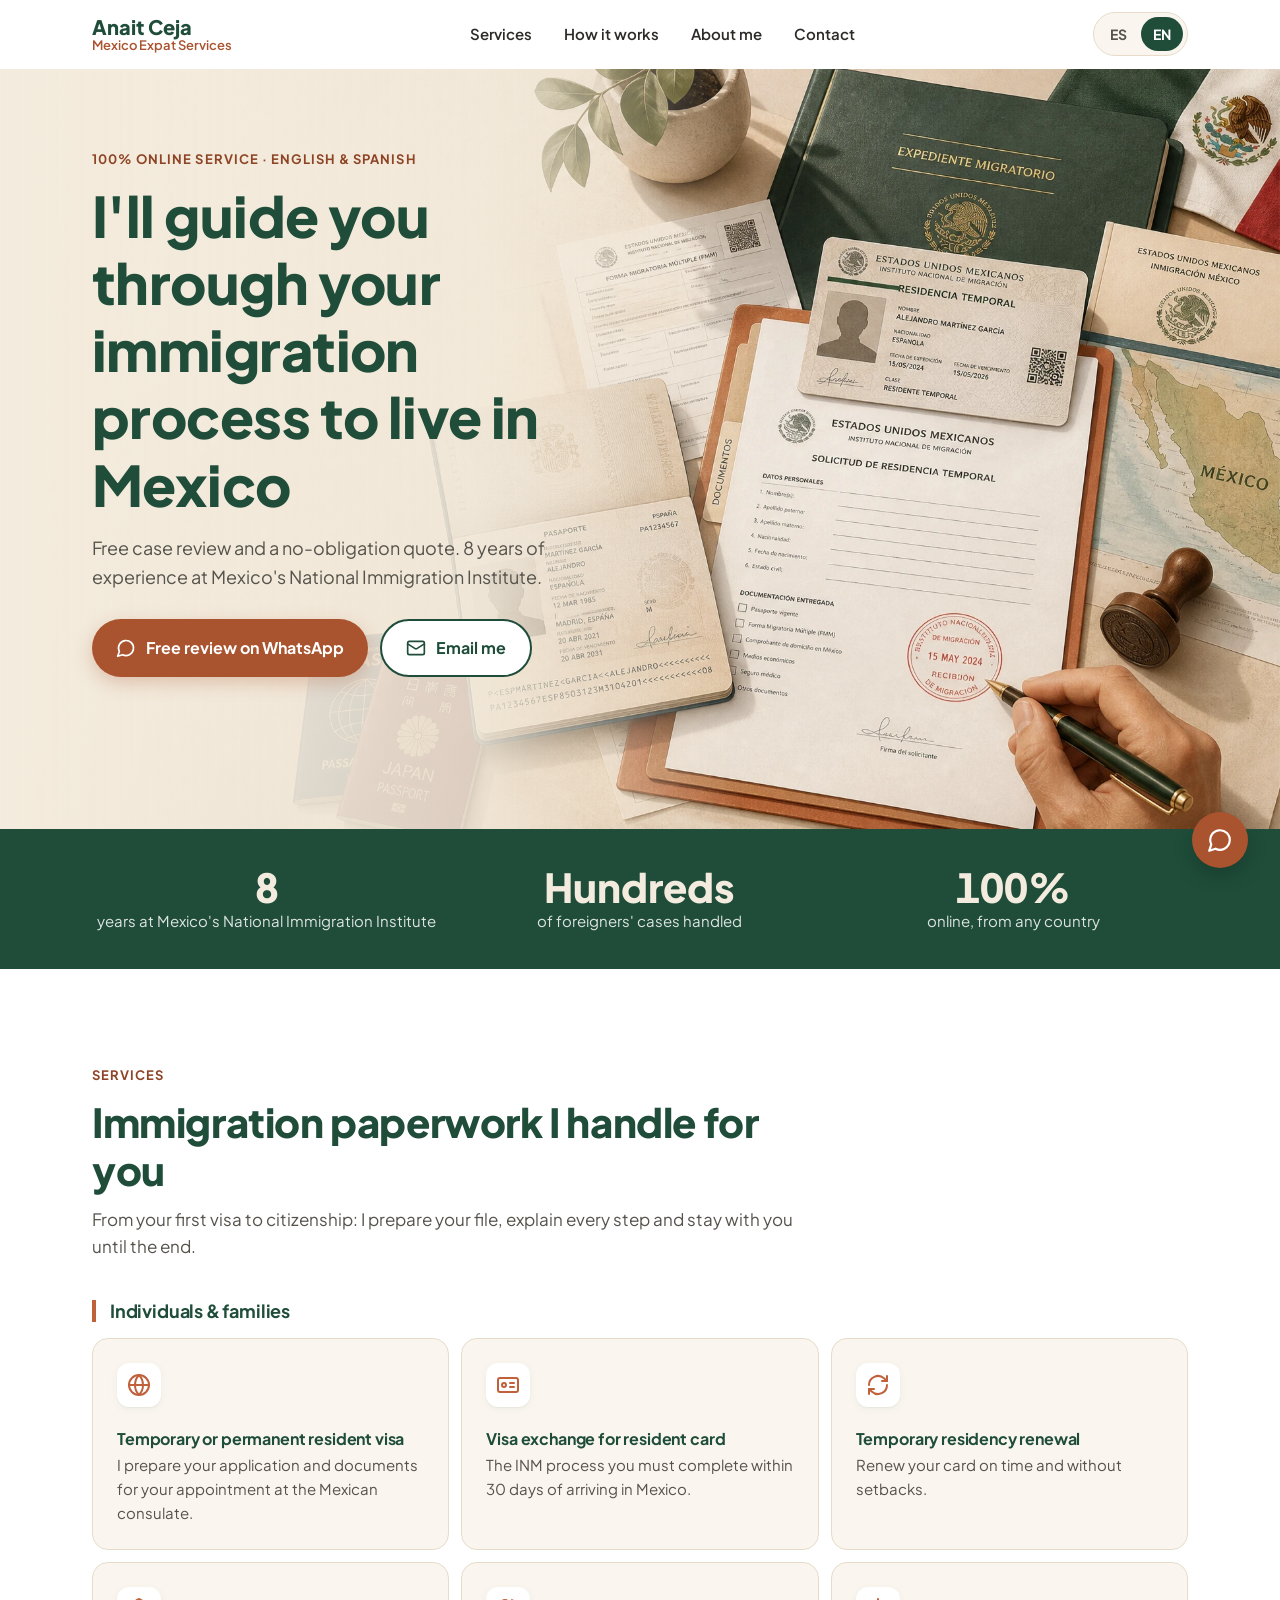
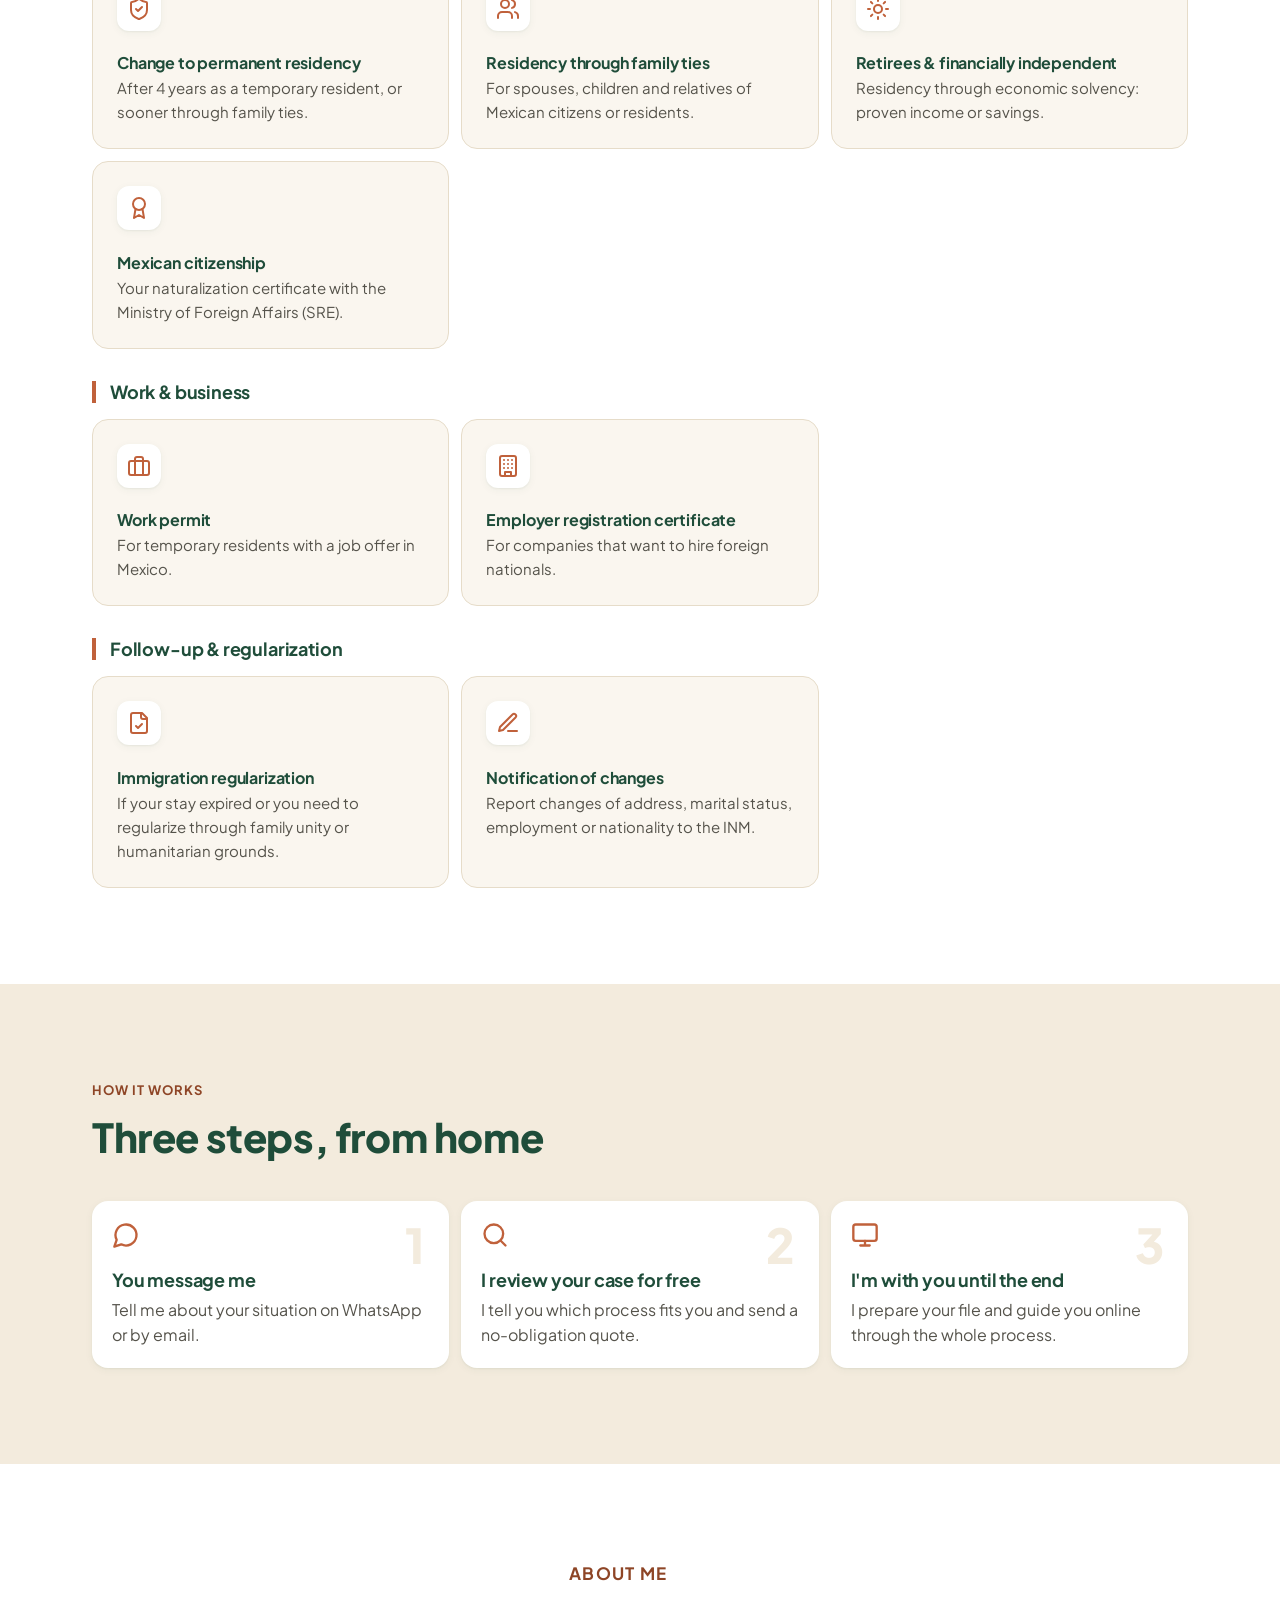
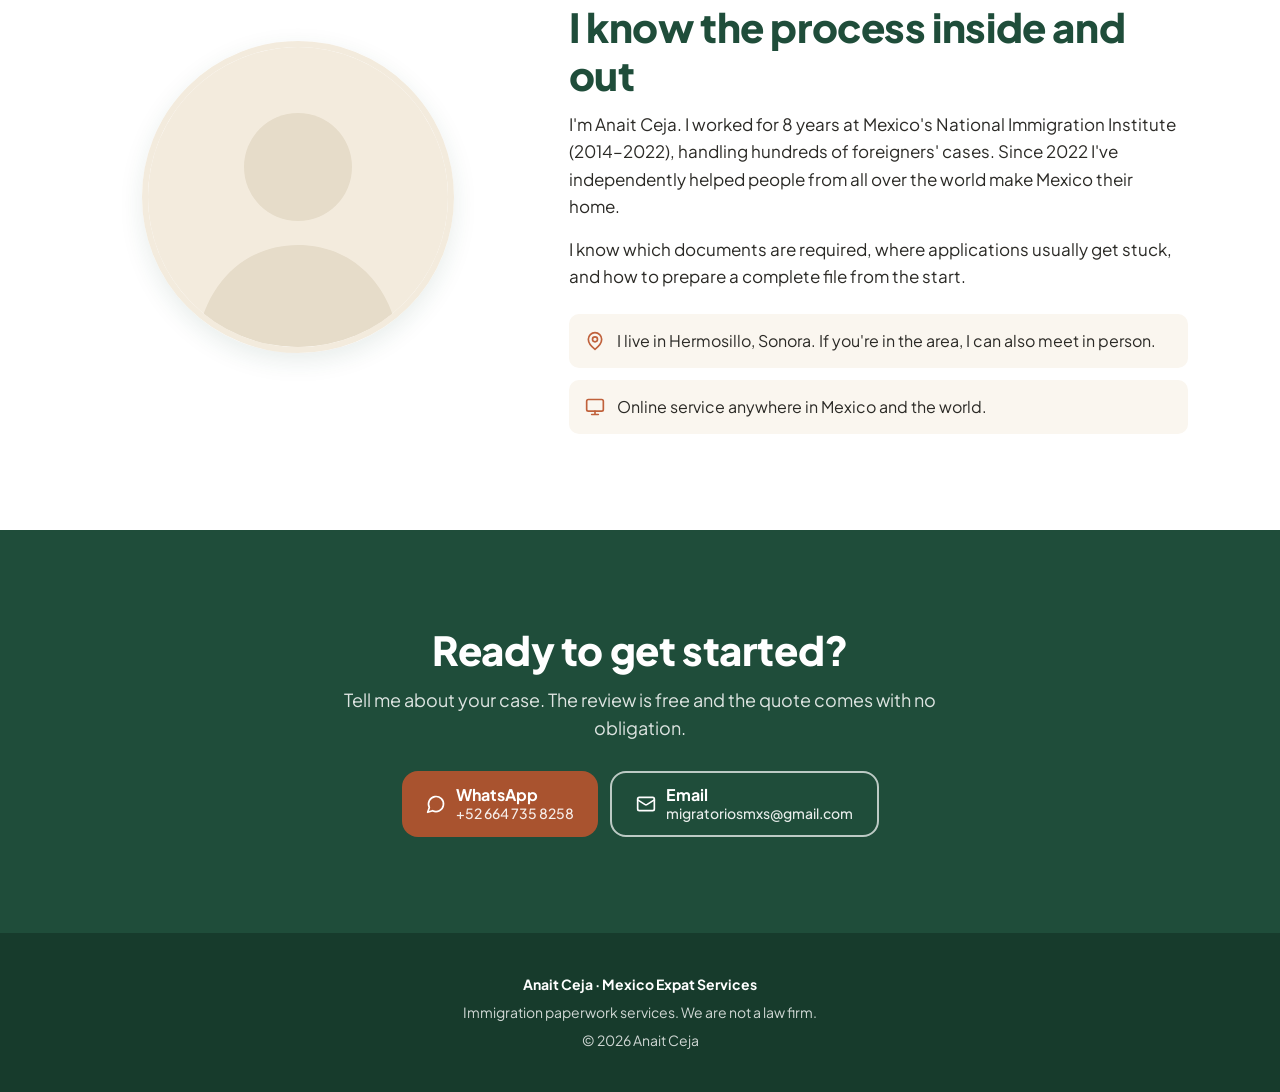
==== index.html @ b7611ea4 "feat: new hero image and mobile hero layout - Replace hero illustration with immigration documents i" ====
<!DOCTYPE html>
<html lang="es" data-lang="es">
<head>
  <meta charset="utf-8">
  <meta name="viewport" content="width=device-width, initial-scale=1">
  <title>Anait Ceja · Gestoría Migratoria | Mexico Expat Services</title>
  <meta name="description" content="Gestoría migratoria en línea para extranjeros que quieren vivir en México: visas de residencia, canje y renovación de tarjeta, residencia permanente, regularización y naturalización. Revisión gratuita de tu caso.">
  <meta name="theme-color" content="#1F4D3A">
  <meta property="og:type" content="website">
  <meta property="og:title" content="Anait Ceja · Gestoría Migratoria | Mexico Expat Services">
  <meta property="og:description" content="Te acompaño en tu trámite migratorio para vivir en México. Revisión gratuita de tu caso.">
  <meta property="og:url" content="https://cvegam02.github.io/migratorio/">
  <meta property="og:image" content="https://cvegam02.github.io/migratorio/img/banner-es.webp">
  <meta property="og:image:width" content="1536">
  <meta property="og:image:height" content="1024">
  <meta name="twitter:card" content="summary_large_image">
  <link rel="icon" href="img/favicon.svg" type="image/svg+xml">
  <link rel="preconnect" href="https://fonts.googleapis.com">
  <link rel="preconnect" href="https://fonts.gstatic.com" crossorigin>
  <link rel="stylesheet" href="https://fonts.googleapis.com/css2?family=Plus+Jakarta+Sans:wght@400;500;600;700;800&amp;display=swap">
  <link rel="stylesheet" href="styles.css">
  <link rel="preload" as="image" href="img/hero.webp" fetchpriority="high">
  <script src="script.js" defer></script>
</head>
<body>
  <svg class="icon-sprite" aria-hidden="true" focusable="false">
    <symbol id="i-globe" viewBox="0 0 24 24"><circle cx="12" cy="12" r="10"/><path d="M12 2a14.5 14.5 0 0 0 0 20 14.5 14.5 0 0 0 0-20"/><path d="M2 12h20"/></symbol>
    <symbol id="i-card" viewBox="0 0 24 24"><rect width="20" height="14" x="2" y="5" rx="2"/><circle cx="8" cy="12" r="2"/><path d="M14 10h4M14 14h4"/></symbol>
    <symbol id="i-refresh" viewBox="0 0 24 24"><path d="M3 12a9 9 0 0 1 15-6.7L21 8"/><path d="M21 3v5h-5"/><path d="M21 12a9 9 0 0 1-15 6.7L3 16"/><path d="M3 21v-5h5"/></symbol>
    <symbol id="i-shield" viewBox="0 0 24 24"><path d="M20 13c0 5-3.5 7.5-7.66 8.95a1 1 0 0 1-.67-.01C7.5 20.5 4 18 4 13V6a1 1 0 0 1 1-1c2 0 4.5-1.2 6.24-2.72a1.17 1.17 0 0 1 1.52 0C14.51 3.81 17 5 19 5a1 1 0 0 1 1 1z"/><path d="m9 12 2 2 4-4"/></symbol>
    <symbol id="i-users" viewBox="0 0 24 24"><path d="M16 21v-2a4 4 0 0 0-4-4H6a4 4 0 0 0-4 4v2"/><circle cx="9" cy="7" r="4"/><path d="M22 21v-2a4 4 0 0 0-3-3.87"/><path d="M16 3.13a4 4 0 0 1 0 7.75"/></symbol>
    <symbol id="i-sun" viewBox="0 0 24 24"><circle cx="12" cy="12" r="4"/><path d="M12 2v2M12 20v2M4.93 4.93l1.41 1.41M17.66 17.66l1.41 1.41M2 12h2M20 12h2M6.34 17.66l-1.41 1.41M19.07 4.93l-1.41 1.41"/></symbol>
    <symbol id="i-award" viewBox="0 0 24 24"><circle cx="12" cy="8" r="6"/><path d="M15.48 12.89 17 22l-5-3-5 3 1.52-9.11"/></symbol>
    <symbol id="i-briefcase" viewBox="0 0 24 24"><rect width="20" height="14" x="2" y="7" rx="2"/><path d="M16 21V5a2 2 0 0 0-2-2h-4a2 2 0 0 0-2 2v16"/></symbol>
    <symbol id="i-building" viewBox="0 0 24 24"><rect width="16" height="20" x="4" y="2" rx="2"/><path d="M9 22v-4h6v4M8 6h.01M12 6h.01M16 6h.01M8 10h.01M12 10h.01M16 10h.01M8 14h.01M12 14h.01M16 14h.01"/></symbol>
    <symbol id="i-file-check" viewBox="0 0 24 24"><path d="M15 2H6a2 2 0 0 0-2 2v16a2 2 0 0 0 2 2h12a2 2 0 0 0 2-2V7Z"/><path d="M14 2v4a2 2 0 0 0 2 2h4"/><path d="m9 15 2 2 4-4"/></symbol>
    <symbol id="i-pen" viewBox="0 0 24 24"><path d="M12 20h9"/><path d="M16.5 3.5a2.12 2.12 0 0 1 3 3L7 19l-4 1 1-4Z"/></symbol>
    <symbol id="i-chat" viewBox="0 0 24 24"><path d="M7.9 20A9 9 0 1 0 4 16.1L2 22Z"/></symbol>
    <symbol id="i-mail" viewBox="0 0 24 24"><rect width="20" height="16" x="2" y="4" rx="2"/><path d="m22 7-8.97 5.7a1.94 1.94 0 0 1-2.06 0L2 7"/></symbol>
    <symbol id="i-pin" viewBox="0 0 24 24"><path d="M20 10c0 6-8 12-8 12s-8-6-8-12a8 8 0 0 1 16 0Z"/><circle cx="12" cy="10" r="3"/></symbol>
    <symbol id="i-laptop" viewBox="0 0 24 24"><rect width="20" height="14" x="2" y="3" rx="2"/><path d="M8 21h8M12 17v4"/></symbol>
    <symbol id="i-menu" viewBox="0 0 24 24"><path d="M4 6h16M4 12h16M4 18h16"/></symbol>
    <symbol id="i-search" viewBox="0 0 24 24"><circle cx="11" cy="11" r="8"/><path d="m21 21-4.3-4.3"/></symbol>
  </svg>

  <a class="skip-link" href="#main"><span lang="es">Saltar al contenido</span><span lang="en">Skip to content</span></a>

  <header class="site-header">
    <div class="container header-inner">
      <a class="brand" href="#inicio">
        <span class="brand-name">Anait Ceja</span>
        <span class="brand-tag"><span lang="es">Gestoría Migratoria</span><span lang="en">Mexico Expat Services</span></span>
      </a>
      <nav class="main-nav" aria-label="Principal">
        <a href="#servicios"><span lang="es">Servicios</span><span lang="en">Services</span></a>
        <a href="#como-funciona"><span lang="es">Cómo funciona</span><span lang="en">How it works</span></a>
        <a href="#sobre-mi"><span lang="es">Sobre mí</span><span lang="en">About me</span></a>
        <a href="#contacto"><span lang="es">Contacto</span><span lang="en">Contact</span></a>
      </nav>
      <div class="header-actions">
        <button id="lang-toggle" class="lang-toggle" type="button" aria-label="Switch to English">
          <span data-lang-option="es" class="is-active">ES</span>
          <span data-lang-option="en">EN</span>
        </button>
        <button id="menu-toggle" class="menu-toggle" type="button" aria-expanded="false" aria-controls="mobile-menu">
          <svg class="icon" aria-hidden="true"><use href="#i-menu"/></svg>
          <span class="visually-hidden"><span lang="es">Menú</span><span lang="en">Menu</span></span>
        </button>
      </div>
    </div>
    <nav id="mobile-menu" class="mobile-menu" aria-label="Menú" hidden>
      <a href="#servicios"><span lang="es">Servicios</span><span lang="en">Services</span></a>
      <a href="#como-funciona"><span lang="es">Cómo funciona</span><span lang="en">How it works</span></a>
      <a href="#sobre-mi"><span lang="es">Sobre mí</span><span lang="en">About me</span></a>
      <a href="#contacto"><span lang="es">Contacto</span><span lang="en">Contact</span></a>
    </nav>
  </header>

  <main id="main">
    <section id="inicio" class="hero">
      <img class="hero-image" src="img/hero.webp" width="2048" height="1152" alt="" fetchpriority="high">
      <div class="container hero-inner">
        <div class="hero-content">
          <p class="eyebrow" data-reveal><span lang="es">Atención 100 % en línea · Español e inglés</span><span lang="en">100% online service · English &amp; Spanish</span></p>
          <h1 data-reveal style="--i:1">
            <span lang="es">Te acompaño en tu trámite migratorio para vivir en México</span>
            <span lang="en">I'll guide you through your immigration process to live in Mexico</span>
          </h1>
          <p class="lead" data-reveal style="--i:2">
            <span lang="es">Revisión gratuita de tu caso y cotización sin compromiso. 8 años de experiencia en el Instituto Nacional de Migración.</span>
            <span lang="en">Free case review and a no-obligation quote. 8 years of experience at Mexico's National Immigration Institute.</span>
          </p>
          <div id="hero-cta" class="cta-row" data-reveal style="--i:3">
            <a class="btn btn-primary" data-contact="whatsapp" href="https://wa.me/526647358258" target="_blank" rel="noopener">
              <svg class="icon" aria-hidden="true"><use href="#i-chat"/></svg>
              <span lang="es">Revisión gratuita por WhatsApp</span><span lang="en">Free review on WhatsApp</span>
            </a>
            <a class="btn btn-secondary" data-contact="email" href="mailto:migratoriosmxs@gmail.com">
              <svg class="icon" aria-hidden="true"><use href="#i-mail"/></svg>
              <span lang="es">Escríbeme por correo</span><span lang="en">Email me</span>
            </a>
          </div>
        </div>
      </div>
    </section>

    <section class="stats" aria-label="Experiencia">
      <div class="container stats-grid">
        <div class="stat" data-reveal>
          <p class="stat-number"><span data-count="8">8</span></p>
          <p class="stat-label"><span lang="es">años en el Instituto Nacional de Migración</span><span lang="en">years at Mexico's National Immigration Institute</span></p>
        </div>
        <div class="stat" data-reveal style="--i:1">
          <p class="stat-number"><span lang="es">Cientos</span><span lang="en">Hundreds</span></p>
          <p class="stat-label"><span lang="es">de casos de extranjeros atendidos</span><span lang="en">of foreigners' cases handled</span></p>
        </div>
        <div class="stat" data-reveal style="--i:2">
          <p class="stat-number"><span data-count="100">100</span>%</p>
          <p class="stat-label"><span lang="es">en línea, desde cualquier país</span><span lang="en">online, from any country</span></p>
        </div>
      </div>
    </section>

    <section id="servicios" class="section">
      <div class="container">
        <header class="section-header" data-reveal>
          <p class="eyebrow"><span lang="es">Servicios</span><span lang="en">Services</span></p>
          <h2><span lang="es">Trámites que gestiono por ti</span><span lang="en">Immigration paperwork I handle for you</span></h2>
          <p class="section-intro"><span lang="es">Desde tu primera visa hasta la naturalización: preparo tu expediente, te explico cada paso y te acompaño hasta el final.</span><span lang="en">From your first visa to citizenship: I prepare your file, explain every step and stay with you until the end.</span></p>
        </header>

        <div class="service-group">
          <h3 class="group-title" data-reveal><span lang="es">Personas y familias</span><span lang="en">Individuals &amp; families</span></h3>
          <ul class="cards">
            <li class="card" data-reveal>
              <svg class="card-icon" aria-hidden="true"><use href="#i-globe"/></svg>
              <h4><span lang="es">Visa de residente temporal o permanente</span><span lang="en">Temporary or permanent resident visa</span></h4>
              <p><span lang="es">Preparo tu solicitud y documentos para la cita en el consulado mexicano de tu país.</span><span lang="en">I prepare your application and documents for your appointment at the Mexican consulate.</span></p>
            </li>
            <li class="card" data-reveal style="--i:1">
              <svg class="card-icon" aria-hidden="true"><use href="#i-card"/></svg>
              <h4><span lang="es">Canje de visa por tarjeta de residente</span><span lang="en">Visa exchange for resident card</span></h4>
              <p><span lang="es">El trámite ante el INM dentro de los 30 días posteriores a tu llegada a México.</span><span lang="en">The INM process you must complete within 30 days of arriving in Mexico.</span></p>
            </li>
            <li class="card" data-reveal style="--i:2">
              <svg class="card-icon" aria-hidden="true"><use href="#i-refresh"/></svg>
              <h4><span lang="es">Renovación de residencia temporal</span><span lang="en">Temporary residency renewal</span></h4>
              <p><span lang="es">Renueva tu tarjeta a tiempo y sin contratiempos.</span><span lang="en">Renew your card on time and without setbacks.</span></p>
            </li>
            <li class="card" data-reveal style="--i:3">
              <svg class="card-icon" aria-hidden="true"><use href="#i-shield"/></svg>
              <h4><span lang="es">Cambio a residencia permanente</span><span lang="en">Change to permanent residency</span></h4>
              <p><span lang="es">Al cumplir 4 años como residente temporal, o antes si tienes vínculo familiar.</span><span lang="en">After 4 years as a temporary resident, or sooner through family ties.</span></p>
            </li>
            <li class="card" data-reveal>
              <svg class="card-icon" aria-hidden="true"><use href="#i-users"/></svg>
              <h4><span lang="es">Residencia por vínculo familiar</span><span lang="en">Residency through family ties</span></h4>
              <p><span lang="es">Para cónyuges, hijos y familiares de mexicanos o de residentes en México.</span><span lang="en">For spouses, children and relatives of Mexican citizens or residents.</span></p>
            </li>
            <li class="card" data-reveal style="--i:1">
              <svg class="card-icon" aria-hidden="true"><use href="#i-sun"/></svg>
              <h4><span lang="es">Jubilados y rentistas</span><span lang="en">Retirees &amp; financially independent</span></h4>
              <p><span lang="es">Residencia por solvencia económica: ingresos o ahorros comprobables.</span><span lang="en">Residency through economic solvency: proven income or savings.</span></p>
            </li>
            <li class="card" data-reveal style="--i:2">
              <svg class="card-icon" aria-hidden="true"><use href="#i-award"/></svg>
              <h4><span lang="es">Naturalización mexicana</span><span lang="en">Mexican citizenship</span></h4>
              <p><span lang="es">Tu carta de naturalización ante la Secretaría de Relaciones Exteriores.</span><span lang="en">Your naturalization certificate with the Ministry of Foreign Affairs (SRE).</span></p>
            </li>
          </ul>
        </div>

        <div class="service-group">
          <h3 class="group-title" data-reveal><span lang="es">Trabajo y empresas</span><span lang="en">Work &amp; business</span></h3>
          <ul class="cards">
            <li class="card" data-reveal>
              <svg class="card-icon" aria-hidden="true"><use href="#i-briefcase"/></svg>
              <h4><span lang="es">Permiso para trabajar</span><span lang="en">Work permit</span></h4>
              <p><span lang="es">Para residentes temporales con oferta de empleo en México.</span><span lang="en">For temporary residents with a job offer in Mexico.</span></p>
            </li>
            <li class="card" data-reveal style="--i:1">
              <svg class="card-icon" aria-hidden="true"><use href="#i-building"/></svg>
              <h4><span lang="es">Constancia de inscripción del empleador</span><span lang="en">Employer registration certificate</span></h4>
              <p><span lang="es">Para empresas que quieren contratar personas extranjeras.</span><span lang="en">For companies that want to hire foreign nationals.</span></p>
            </li>
          </ul>
        </div>

        <div class="service-group">
          <h3 class="group-title" data-reveal><span lang="es">Seguimiento y regularización</span><span lang="en">Follow-up &amp; regularization</span></h3>
          <ul class="cards">
            <li class="card" data-reveal>
              <svg class="card-icon" aria-hidden="true"><use href="#i-file-check"/></svg>
              <h4><span lang="es">Regularización migratoria</span><span lang="en">Immigration regularization</span></h4>
              <p><span lang="es">Si tu estancia venció o necesitas regularizarte por unidad familiar o razones humanitarias.</span><span lang="en">If your stay expired or you need to regularize through family unity or humanitarian grounds.</span></p>
            </li>
            <li class="card" data-reveal style="--i:1">
              <svg class="card-icon" aria-hidden="true"><use href="#i-pen"/></svg>
              <h4><span lang="es">Notificación de cambios</span><span lang="en">Notification of changes</span></h4>
              <p><span lang="es">Avisa al INM tus cambios de domicilio, estado civil, empleo o nacionalidad.</span><span lang="en">Report changes of address, marital status, employment or nationality to the INM.</span></p>
            </li>
          </ul>
        </div>
      </div>
    </section>

    <section id="como-funciona" class="section section-sand">
      <div class="container">
        <header class="section-header" data-reveal>
          <p class="eyebrow"><span lang="es">Cómo funciona</span><span lang="en">How it works</span></p>
          <h2><span lang="es">Tres pasos, sin salir de casa</span><span lang="en">Three steps, from home</span></h2>
        </header>
        <ol class="steps">
          <li class="step" data-reveal>
            <span class="step-number" aria-hidden="true">1</span>
            <svg class="step-icon" aria-hidden="true"><use href="#i-chat"/></svg>
            <h3><span lang="es">Me escribes</span><span lang="en">You message me</span></h3>
            <p><span lang="es">Me cuentas tu situación por WhatsApp o correo.</span><span lang="en">Tell me about your situation on WhatsApp or by email.</span></p>
          </li>
          <li class="step" data-reveal style="--i:1">
            <span class="step-number" aria-hidden="true">2</span>
            <svg class="step-icon" aria-hidden="true"><use href="#i-search"/></svg>
            <h3><span lang="es">Reviso tu caso gratis</span><span lang="en">I review your case for free</span></h3>
            <p><span lang="es">Te digo qué trámite te corresponde y te envío una cotización sin compromiso.</span><span lang="en">I tell you which process fits you and send a no-obligation quote.</span></p>
          </li>
          <li class="step" data-reveal style="--i:2">
            <span class="step-number" aria-hidden="true">3</span>
            <svg class="step-icon" aria-hidden="true"><use href="#i-laptop"/></svg>
            <h3><span lang="es">Te acompaño hasta el final</span><span lang="en">I'm with you until the end</span></h3>
            <p><span lang="es">Preparo tu expediente y te guío en línea durante todo el trámite.</span><span lang="en">I prepare your file and guide you online through the whole process.</span></p>
          </li>
        </ol>
      </div>
    </section>

    <section id="sobre-mi" class="section">
      <div class="container about">
        <div class="about-photo" data-reveal>
          <img src="img/anait.svg" width="400" height="400" alt="Anait Ceja" loading="lazy">
        </div>
        <div class="about-text">
          <p class="eyebrow" data-reveal><span lang="es">Sobre mí</span><span lang="en">About me</span></p>
          <h2 data-reveal style="--i:1"><span lang="es">Conozco el proceso a fondo</span><span lang="en">I know the process inside and out</span></h2>
          <p data-reveal style="--i:2">
            <span lang="es">Soy Anait Ceja. Trabajé 8 años en el Instituto Nacional de Migración (2014–2022), donde atendí cientos de casos de personas extranjeras. Desde 2022 acompaño de forma independiente a personas de todo el mundo que quieren hacer de México su hogar.</span>
            <span lang="en">I'm Anait Ceja. I worked for 8 years at Mexico's National Immigration Institute (2014–2022), handling hundreds of foreigners' cases. Since 2022 I've independently helped people from all over the world make Mexico their home.</span>
          </p>
          <p data-reveal style="--i:3">
            <span lang="es">Sé qué documentos se piden, dónde suelen atorarse los trámites y cómo preparar un expediente completo desde el principio.</span>
            <span lang="en">I know which documents are required, where applications usually get stuck, and how to prepare a complete file from the start.</span>
          </p>
          <ul class="about-facts" data-reveal style="--i:4">
            <li>
              <svg class="icon" aria-hidden="true"><use href="#i-pin"/></svg>
              <span lang="es">Vivo en Hermosillo, Sonora. Si estás en la zona, también te atiendo en persona.</span>
              <span lang="en">I live in Hermosillo, Sonora. If you're in the area, I can also meet in person.</span>
            </li>
            <li>
              <svg class="icon" aria-hidden="true"><use href="#i-laptop"/></svg>
              <span lang="es">Atención en línea para cualquier parte de México y del mundo.</span>
              <span lang="en">Online service anywhere in Mexico and the world.</span>
            </li>
          </ul>
        </div>
      </div>
    </section>

    <section id="contacto" class="section contact">
      <div class="container contact-inner" data-reveal>
        <h2><span lang="es">¿Listo para empezar?</span><span lang="en">Ready to get started?</span></h2>
        <p class="lead"><span lang="es">Cuéntame tu caso. La revisión es gratuita y la cotización, sin compromiso.</span><span lang="en">Tell me about your case. The review is free and the quote comes with no obligation.</span></p>
        <div class="cta-row cta-center">
          <a class="btn btn-primary btn-on-dark btn-contact" data-contact="whatsapp" href="https://wa.me/526647358258" target="_blank" rel="noopener">
            <svg class="icon" aria-hidden="true"><use href="#i-chat"/></svg>
            <span class="btn-text">
              <span class="btn-label">WhatsApp</span>
              <span class="btn-detail">+52 664 735 8258</span>
            </span>
          </a>
          <a class="btn btn-ghost btn-contact" data-contact="email" href="mailto:migratoriosmxs@gmail.com">
            <svg class="icon" aria-hidden="true"><use href="#i-mail"/></svg>
            <span class="btn-text">
              <span class="btn-label"><span lang="es">Correo</span><span lang="en">Email</span></span>
              <span class="btn-detail">migratoriosmxs@gmail.com</span>
            </span>
          </a>
        </div>
      </div>
    </section>
  </main>

  <footer class="site-footer">
    <div class="container footer-inner">
      <p class="footer-brand">Anait Ceja · <span lang="es">Gestoría Migratoria</span><span lang="en">Mexico Expat Services</span></p>
      <p class="disclaimer"><span lang="es">Gestoría migratoria. No somos un despacho de abogados.</span><span lang="en">Immigration paperwork services. We are not a law firm.</span></p>
      <p class="copyright">© <span id="year">2026</span> Anait Ceja</p>
    </div>
  </footer>

  <a class="cta-bar" data-contact="whatsapp" href="https://wa.me/526647358258" target="_blank" rel="noopener">
    <svg class="icon" aria-hidden="true"><use href="#i-chat"/></svg>
    <span lang="es">Revisión gratuita por WhatsApp</span><span lang="en">Free review on WhatsApp</span>
  </a>

  <a class="whatsapp-float" data-contact="whatsapp" href="https://wa.me/526647358258" target="_blank" rel="noopener">
    <svg class="icon" aria-hidden="true"><use href="#i-chat"/></svg>
    <span class="visually-hidden"><span lang="es">Escríbeme por WhatsApp</span><span lang="en">Message me on WhatsApp</span></span>
  </a>
</body>
</html>
---- styles.css ----
/* ---------- Tokens ---------- */
:root {
  --color-sand: #F3EBDD;
  --color-sand-light: #FAF6EF;
  --color-white: #FFFFFF;
  --color-terracotta: #C0613B;      /* íconos y detalles decorativos */
  --color-terracotta-dark: #A9532F; /* botones y texto (contraste AA) */
  --color-terracotta-deep: #8E4526; /* hover */
  --color-green: #1F4D3A;
  --color-green-deep: #173B2C;
  --color-text: #2B2A26;
  --color-text-muted: #55534B;
  --color-border: #E6DCC9;

  --font: "Plus Jakarta Sans", system-ui, -apple-system, "Segoe UI", sans-serif;

  --radius: 16px;
  --radius-sm: 10px;
  --shadow-sm: 0 1px 2px rgba(31, 77, 58, 0.06), 0 2px 8px rgba(31, 77, 58, 0.05);
  --shadow-md: 0 8px 24px rgba(31, 77, 58, 0.10);

  --ease-out: cubic-bezier(0.22, 1, 0.36, 1);
  --dur-fast: 200ms;
  --dur-reveal: 700ms;

  --header-h: 68px;
  --gutter: 16px;
}

/* ---------- Idiomas ---------- */
html[data-lang="es"] [lang="en"],
html[data-lang="en"] [lang="es"] {
  display: none;
}

/* ---------- Base ---------- */
*,
*::before,
*::after {
  box-sizing: border-box;
}

html {
  scroll-behavior: smooth;
  scroll-padding-top: var(--header-h);
  -webkit-text-size-adjust: 100%;
}

body {
  margin: 0;
  font-family: var(--font);
  font-size: 1rem;
  line-height: 1.6;
  color: var(--color-text);
  background: var(--color-white);
  -webkit-font-smoothing: antialiased;
}

img {
  display: block;
  max-width: 100%;
  height: auto;
}

h1, h2, h3, h4 {
  margin: 0;
  color: var(--color-green);
  line-height: 1.2;
  letter-spacing: -0.01em;
}

p {
  margin: 0;
}

a {
  color: var(--color-terracotta-dark);
}

a,
button {
  -webkit-tap-highlight-color: transparent;
}

:focus-visible {
  outline: 3px solid var(--color-terracotta);
  outline-offset: 3px;
  border-radius: 4px;
}

.container {
  width: 100%;
  max-width: 1160px;
  margin-inline: auto;
  padding-inline: var(--gutter);
}

.icon-sprite {
  display: none;
}

.icon,
.card-icon,
.step-icon {
  fill: none;
  stroke: currentColor;
  stroke-width: 2;
  stroke-linecap: round;
  stroke-linejoin: round;
  flex-shrink: 0;
}

.icon {
  width: 20px;
  height: 20px;
}

.visually-hidden {
  position: absolute;
  width: 1px;
  height: 1px;
  overflow: hidden;
  clip: rect(0 0 0 0);
  white-space: nowrap;
}

.skip-link {
  position: absolute;
  top: -100px;
  left: var(--gutter);
  z-index: 100;
  padding: 10px 16px;
  background: var(--color-green);
  color: var(--color-white);
  border-radius: var(--radius-sm);
}

.skip-link:focus {
  top: 8px;
}

.eyebrow {
  font-size: 0.8125rem;
  font-weight: 700;
  letter-spacing: 0.08em;
  text-transform: uppercase;
  color: var(--color-terracotta-deep);
  margin-bottom: 12px;
}

.lead {
  font-size: 1.125rem;
  color: var(--color-text-muted);
}

/* ---------- Botones ---------- */
.btn {
  display: inline-flex;
  align-items: center;
  justify-content: center;
  gap: 10px;
  min-height: 52px;
  padding: 14px 24px;
  border-radius: 999px;
  font-weight: 700;
  font-size: 1rem;
  text-decoration: none;
  cursor: pointer;
  touch-action: manipulation;
  transition: background-color var(--dur-fast) ease, color var(--dur-fast) ease,
    box-shadow var(--dur-fast) ease, transform var(--dur-fast) var(--ease-out);
}

.btn:active {
  transform: scale(0.97);
}

.btn-primary {
  background: var(--color-terracotta-dark);
  color: var(--color-white);
  box-shadow: 0 6px 18px rgba(169, 83, 47, 0.28);
}

.btn-primary:hover {
  background: var(--color-terracotta-deep);
  transform: translateY(-2px);
}

.btn-secondary {
  background: var(--color-white);
  color: var(--color-green);
  border: 2px solid var(--color-green);
}

.btn-secondary:hover {
  background: var(--color-green);
  color: var(--color-white);
}

.btn-ghost {
  color: var(--color-white);
  border: 2px solid rgba(255, 255, 255, 0.7);
}

.btn-ghost:hover {
  background: var(--color-white);
  color: var(--color-green);
}

.cta-row {
  display: flex;
  flex-direction: column;
  gap: 12px;
}

/* ---------- Encabezado ---------- */
.site-header {
  position: sticky;
  top: 0;
  z-index: 50;
  background: rgba(255, 255, 255, 0.92);
  backdrop-filter: saturate(1.4) blur(10px);
  -webkit-backdrop-filter: saturate(1.4) blur(10px);
  border-bottom: 1px solid transparent;
  transition: box-shadow var(--dur-fast) ease, border-color var(--dur-fast) ease;
}

.site-header.is-scrolled {
  border-bottom-color: var(--color-border);
  box-shadow: var(--shadow-sm);
}

.header-inner {
  display: flex;
  align-items: center;
  justify-content: space-between;
  gap: 16px;
  min-height: var(--header-h);
}

.brand {
  display: flex;
  flex-direction: column;
  text-decoration: none;
  line-height: 1.15;
}

.brand-name {
  font-size: 1.25rem;
  font-weight: 800;
  color: var(--color-green);
}

.brand-tag {
  font-size: 0.8125rem;
  font-weight: 600;
  color: var(--color-terracotta-dark);
}

.main-nav {
  display: none;
}

.main-nav a {
  position: relative;
  padding: 8px 2px;
  font-weight: 600;
  font-size: 0.9375rem;
  color: var(--color-text);
  text-decoration: none;
}

.main-nav a::after {
  content: "";
  position: absolute;
  left: 0;
  right: 0;
  bottom: 2px;
  height: 2px;
  background: var(--color-terracotta);
  transform: scaleX(0);
  transform-origin: left;
  transition: transform var(--dur-fast) var(--ease-out);
}

.main-nav a:hover::after {
  transform: scaleX(1);
}

.header-actions {
  display: flex;
  align-items: center;
  gap: 8px;
}

.menu-toggle {
  display: grid;
  place-items: center;
  width: 44px;
  height: 44px;
  padding: 0;
  border: 1px solid var(--color-border);
  border-radius: 12px;
  background: var(--color-white);
  color: var(--color-green);
  cursor: pointer;
}

.menu-toggle[aria-expanded="true"] {
  background: var(--color-green);
  color: var(--color-white);
}

.mobile-menu {
  position: absolute;
  top: 100%;
  left: 0;
  right: 0;
  display: grid;
  padding: 8px var(--gutter) 16px;
  background: var(--color-white);
  border-bottom: 1px solid var(--color-border);
  box-shadow: var(--shadow-md);
  animation: menu-in var(--dur-fast) var(--ease-out);
}

.mobile-menu[hidden] {
  display: none;
}

.mobile-menu a {
  display: flex;
  align-items: center;
  min-height: 52px;
  font-weight: 700;
  font-size: 1.0625rem;
  color: var(--color-green);
  text-decoration: none;
  border-bottom: 1px solid var(--color-border);
}

.mobile-menu a:last-child {
  border-bottom: 0;
}

@keyframes menu-in {
  from {
    opacity: 0;
    transform: translateY(-8px);
  }
}

.lang-toggle {
  display: inline-flex;
  align-items: center;
  gap: 2px;
  min-height: 44px;
  padding: 4px;
  border: 1px solid var(--color-border);
  border-radius: 999px;
  background: var(--color-sand-light);
  font: inherit;
  font-size: 0.875rem;
  font-weight: 700;
  cursor: pointer;
}

.lang-toggle span {
  padding: 6px 12px;
  border-radius: 999px;
  color: var(--color-text-muted);
  transition: background-color var(--dur-fast) ease, color var(--dur-fast) ease;
}

.lang-toggle span.is-active {
  background: var(--color-green);
  color: var(--color-white);
}

/* ---------- Hero ---------- */
.hero {
  position: relative;
  display: flex;
  flex-direction: column;
  background: var(--color-sand);
  overflow: hidden;
}

/* En celular la imagen va arriba, recortada al tema y fundida con el fondo. */
.hero-image {
  -webkit-mask-image: linear-gradient(to bottom, #000 65%, transparent);
  mask-image: linear-gradient(to bottom, #000 65%, transparent);
}

.hero-image {
  width: 100%;
  aspect-ratio: 4 / 3;
  object-fit: cover;
  object-position: 88% 45%;
}

.hero-inner {
  margin-top: -24px;
  padding-block: 0 36px;
}

.hero h1 {
  font-size: clamp(2rem, 6vw, 3.5rem);
  font-weight: 800;
  margin-bottom: 16px;
}

.hero .lead {
  margin-bottom: 28px;
  max-width: 34rem;
}

/* ---------- Estadísticas ---------- */
.stats {
  background: var(--color-green);
  color: var(--color-white);
  padding-block: 28px;
}

.stats-grid {
  display: grid;
  gap: 16px;
}

.stat {
  display: grid;
  grid-template-columns: 9.5rem 1fr;
  align-items: center;
  gap: 12px;
}

.stat-number {
  font-size: 1.75rem;
  font-weight: 800;
  line-height: 1.1;
  color: var(--color-sand);
  font-variant-numeric: tabular-nums;
}

.stat-label {
  font-size: 0.9375rem;
  color: rgba(255, 255, 255, 0.85);
}

/* ---------- Secciones ---------- */
.section {
  padding-block: 48px;
}

.section-sand {
  background: var(--color-sand);
}

.section-header {
  max-width: 44rem;
  margin-bottom: 28px;
}

.section-header h2,
.about-text h2,
.contact h2 {
  font-size: clamp(1.75rem, 4.5vw, 2.5rem);
  font-weight: 800;
  margin-bottom: 12px;
}

.section-intro {
  font-size: 1.0625rem;
  color: var(--color-text-muted);
}

/* ---------- Servicios ---------- */
.service-group + .service-group {
  margin-top: 32px;
}

.group-title {
  font-size: 1.125rem;
  font-weight: 700;
  margin-bottom: 16px;
  padding-left: 14px;
  border-left: 4px solid var(--color-terracotta);
}

.cards {
  list-style: none;
  margin: 0;
  padding: 0;
  display: grid;
  gap: 12px;
}

.card {
  display: grid;
  grid-template-columns: 44px 1fr;
  column-gap: 14px;
  align-items: start;
  padding: 16px;
  background: var(--color-sand-light);
  border: 1px solid var(--color-border);
  border-radius: var(--radius);
  transition: transform var(--dur-fast) var(--ease-out), box-shadow var(--dur-fast) ease,
    border-color var(--dur-fast) ease;
}

.card:hover {
  transform: translateY(-4px);
  box-shadow: var(--shadow-md);
  border-color: var(--color-terracotta);
}

.card-icon {
  grid-row: span 2;
  width: 44px;
  height: 44px;
  padding: 10px;
  border-radius: 12px;
  background: var(--color-white);
  color: var(--color-terracotta);
  box-shadow: var(--shadow-sm);
}

.card h4 {
  font-size: 1rem;
  font-weight: 700;
  margin-bottom: 4px;
}

.card p {
  font-size: 0.9375rem;
  color: var(--color-text-muted);
}

/* ---------- Cómo funciona ---------- */
.steps {
  list-style: none;
  margin: 0;
  padding: 0;
  display: grid;
  gap: 12px;
  counter-reset: none;
}

.step {
  position: relative;
  padding: 20px;
  background: var(--color-white);
  border-radius: var(--radius);
  box-shadow: var(--shadow-sm);
}

.step-number {
  position: absolute;
  top: 20px;
  right: 24px;
  font-size: 3rem;
  font-weight: 800;
  line-height: 1;
  color: var(--color-sand);
}

.step-icon {
  width: 28px;
  height: 28px;
  margin-bottom: 14px;
  color: var(--color-terracotta);
}

.step h3 {
  font-size: 1.125rem;
  font-weight: 700;
  margin-bottom: 6px;
}

.step p {
  color: var(--color-text-muted);
}

/* ---------- Sobre mí ---------- */
.about {
  display: grid;
  gap: 24px;
  align-items: center;
}

.about-photo {
  max-width: 200px;
  margin-inline: auto;
}

.about-photo img {
  width: 100%;
  aspect-ratio: 1;
  object-fit: cover;
  border-radius: 50%;
  border: 6px solid var(--color-sand);
  box-shadow: var(--shadow-md);
}

.about-text > p {
  margin-bottom: 16px;
  font-size: 1.0625rem;
  max-width: 38rem;
}

.about-facts {
  list-style: none;
  margin: 24px 0 0;
  padding: 0;
  display: grid;
  gap: 12px;
}

.about-facts li {
  display: flex;
  gap: 12px;
  align-items: flex-start;
  padding: 14px 16px;
  background: var(--color-sand-light);
  border-radius: var(--radius-sm);
}

.about-facts .icon {
  margin-top: 3px;
  color: var(--color-terracotta);
}

/* ---------- Contacto ---------- */
.contact {
  background: var(--color-green);
  color: var(--color-white);
  text-align: center;
}

.contact h2 {
  color: var(--color-white);
}

.contact .lead {
  color: rgba(255, 255, 255, 0.85);
  margin-bottom: 28px;
}

.contact-inner {
  max-width: 44rem;
}

.cta-center {
  align-items: stretch;
}

.btn-on-dark {
  box-shadow: none;
}

.btn-contact {
  justify-content: flex-start;
  padding-block: 12px;
  border-radius: var(--radius);
  text-align: left;
}

.btn-text {
  display: flex;
  flex-direction: column;
  line-height: 1.25;
}

.btn-detail {
  font-size: 0.875rem;
  font-weight: 500;
  opacity: 0.9;
}

/* ---------- Pie ---------- */
.site-footer {
  background: var(--color-green-deep);
  color: rgba(255, 255, 255, 0.8);
  padding-block: 32px calc(100px + env(safe-area-inset-bottom, 0px));
  font-size: 0.875rem;
}

.footer-inner {
  display: grid;
  gap: 6px;
  text-align: center;
}

.footer-brand {
  font-weight: 700;
  color: var(--color-white);
}

/* ---------- Barra fija de WhatsApp (celular) ---------- */
.cta-bar {
  position: fixed;
  left: var(--gutter);
  right: var(--gutter);
  bottom: calc(12px + env(safe-area-inset-bottom, 0px));
  z-index: 40;
  display: flex;
  align-items: center;
  justify-content: center;
  gap: 10px;
  min-height: 54px;
  padding: 12px 20px;
  border-radius: 999px;
  background: var(--color-terracotta-dark);
  color: var(--color-white);
  font-weight: 700;
  text-decoration: none;
  box-shadow: 0 10px 28px rgba(0, 0, 0, 0.22);
  transform: translateY(calc(100% + 24px));
  visibility: hidden;
  transition: transform 300ms var(--ease-out), visibility 0s linear 300ms;
}

.cta-bar.is-visible {
  transform: none;
  visibility: visible;
  transition: transform 300ms var(--ease-out), visibility 0s;
}

.cta-bar:active {
  background: var(--color-terracotta-deep);
}

/* ---------- Botón flotante de WhatsApp (escritorio) ---------- */
.whatsapp-float {
  display: none;
  position: fixed;
  right: var(--gutter);
  bottom: calc(var(--gutter) + env(safe-area-inset-bottom, 0px));
  z-index: 40;
  place-items: center;
  width: 56px;
  height: 56px;
  border-radius: 50%;
  background: var(--color-terracotta-dark);
  color: var(--color-white);
  box-shadow: 0 8px 20px rgba(0, 0, 0, 0.2);
  transition: transform var(--dur-fast) var(--ease-out), background-color var(--dur-fast) ease;
}

.whatsapp-float .icon {
  width: 26px;
  height: 26px;
}

.whatsapp-float:hover {
  background: var(--color-terracotta-deep);
  transform: scale(1.06);
}

/* ---------- Animaciones al hacer scroll ---------- */
.reveal-ready [data-reveal] {
  opacity: 0;
  transform: translateY(24px);
  transition: opacity var(--dur-reveal) var(--ease-out), transform var(--dur-reveal) var(--ease-out);
  transition-delay: calc(var(--i, 0) * 80ms);
}

.reveal-ready [data-reveal].is-visible {
  opacity: 1;
  transform: none;
}

/* La tarjeta ya visible usa su propia transición rápida para el hover. */
.reveal-ready .card[data-reveal].is-visible {
  transition: transform var(--dur-fast) var(--ease-out), box-shadow var(--dur-fast) ease,
    border-color var(--dur-fast) ease, opacity var(--dur-reveal) var(--ease-out);
  transition-delay: 0ms;
}

.reveal-ready .hero-image {
  animation: hero-zoom 1.6s var(--ease-out) both;
}

@keyframes hero-zoom {
  from {
    transform: scale(1.06);
    opacity: 0.4;
  }
  to {
    transform: none;
    opacity: 1;
  }
}

@media (prefers-reduced-motion: reduce) {
  html {
    scroll-behavior: auto;
  }

  *,
  *::before,
  *::after {
    animation: none !important;
    transition: none !important;
  }

  .reveal-ready [data-reveal] {
    opacity: 1;
    transform: none;
  }
}

@media print {
  [data-reveal] {
    opacity: 1 !important;
    transform: none !important;
  }

  .site-header,
  .whatsapp-float {
    position: static;
  }
}

/* ---------- Tablet ---------- */
@media (min-width: 640px) {
  .cta-row {
    flex-direction: row;
    flex-wrap: wrap;
  }

  .cta-center {
    justify-content: center;
  }

  .stats {
    padding-block: 36px;
  }

  .stats-grid {
    grid-template-columns: repeat(3, 1fr);
    gap: 24px;
  }

  .stat {
    display: block;
    text-align: center;
  }

  .stat-number {
    font-size: 2.5rem;
  }

  .section {
    padding-block: 64px;
  }

  .section-header {
    margin-bottom: 40px;
  }

  .card {
    display: block;
    padding: 24px;
  }

  .card-icon {
    margin-bottom: 16px;
  }

  .about-photo {
    max-width: 320px;
  }

  .hero-image {
    aspect-ratio: 16 / 9;
    object-position: 75% 50%;
  }

  .cards {
    grid-template-columns: repeat(2, 1fr);
  }

  .steps {
    grid-template-columns: repeat(3, 1fr);
  }
}

/* ---------- Escritorio ---------- */
@media (min-width: 960px) {
  :root {
    --gutter: 32px;
  }

  .main-nav {
    display: flex;
    gap: 28px;
  }

  .menu-toggle,
  .mobile-menu,
  .cta-bar {
    display: none !important;
  }

  .whatsapp-float {
    display: grid;
  }

  .cards {
    grid-template-columns: repeat(3, 1fr);
  }

  .section {
    padding-block: 96px;
  }

  .about {
    grid-template-columns: 2fr 3fr;
    gap: 64px;
  }

  .about-photo {
    max-width: 380px;
  }

  .site-footer {
    padding-block: 40px;
  }
}

/* ---------- Hero a pantalla ancha: texto sobre la zona libre de la imagen ---------- */
@media (min-width: 1100px) {
  .hero {
    min-height: min(calc(100svh - var(--header-h)), 760px);
    display: flex;
    align-items: center;
  }

  .hero::before {
    content: "";
    position: absolute;
    inset: 0;
    z-index: 1;
    background: linear-gradient(90deg, var(--color-sand) 0%, rgba(243, 235, 221, 0.85) 38%, rgba(243, 235, 221, 0) 58%);
  }

  .hero-image {
    position: absolute;
    inset: 0;
    height: 100%;
    aspect-ratio: auto;
    -webkit-mask-image: none;
    mask-image: none;
    object-position: 85% 50%;
  }

  .hero-inner {
    position: relative;
    z-index: 2;
    margin-top: 0;
    padding-block: 80px;
  }

  .hero-content {
    max-width: 32rem;
  }
}
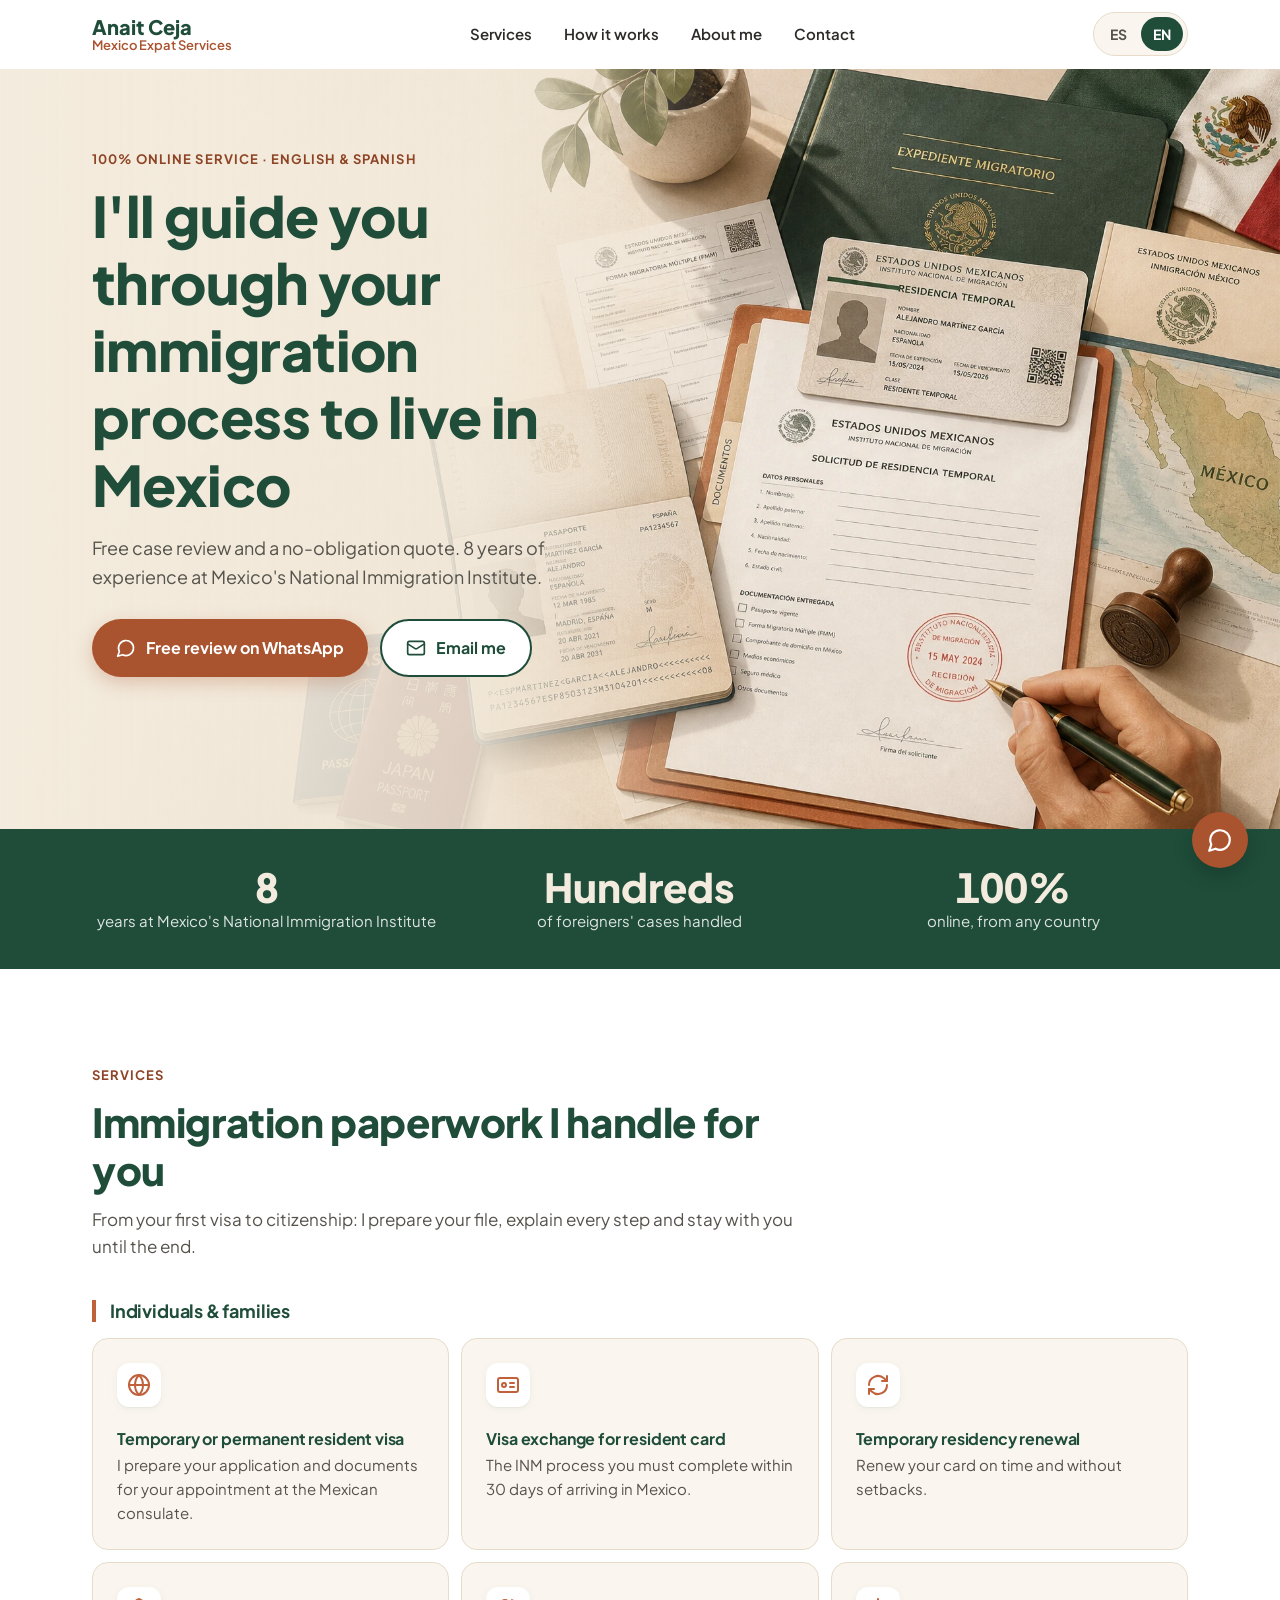
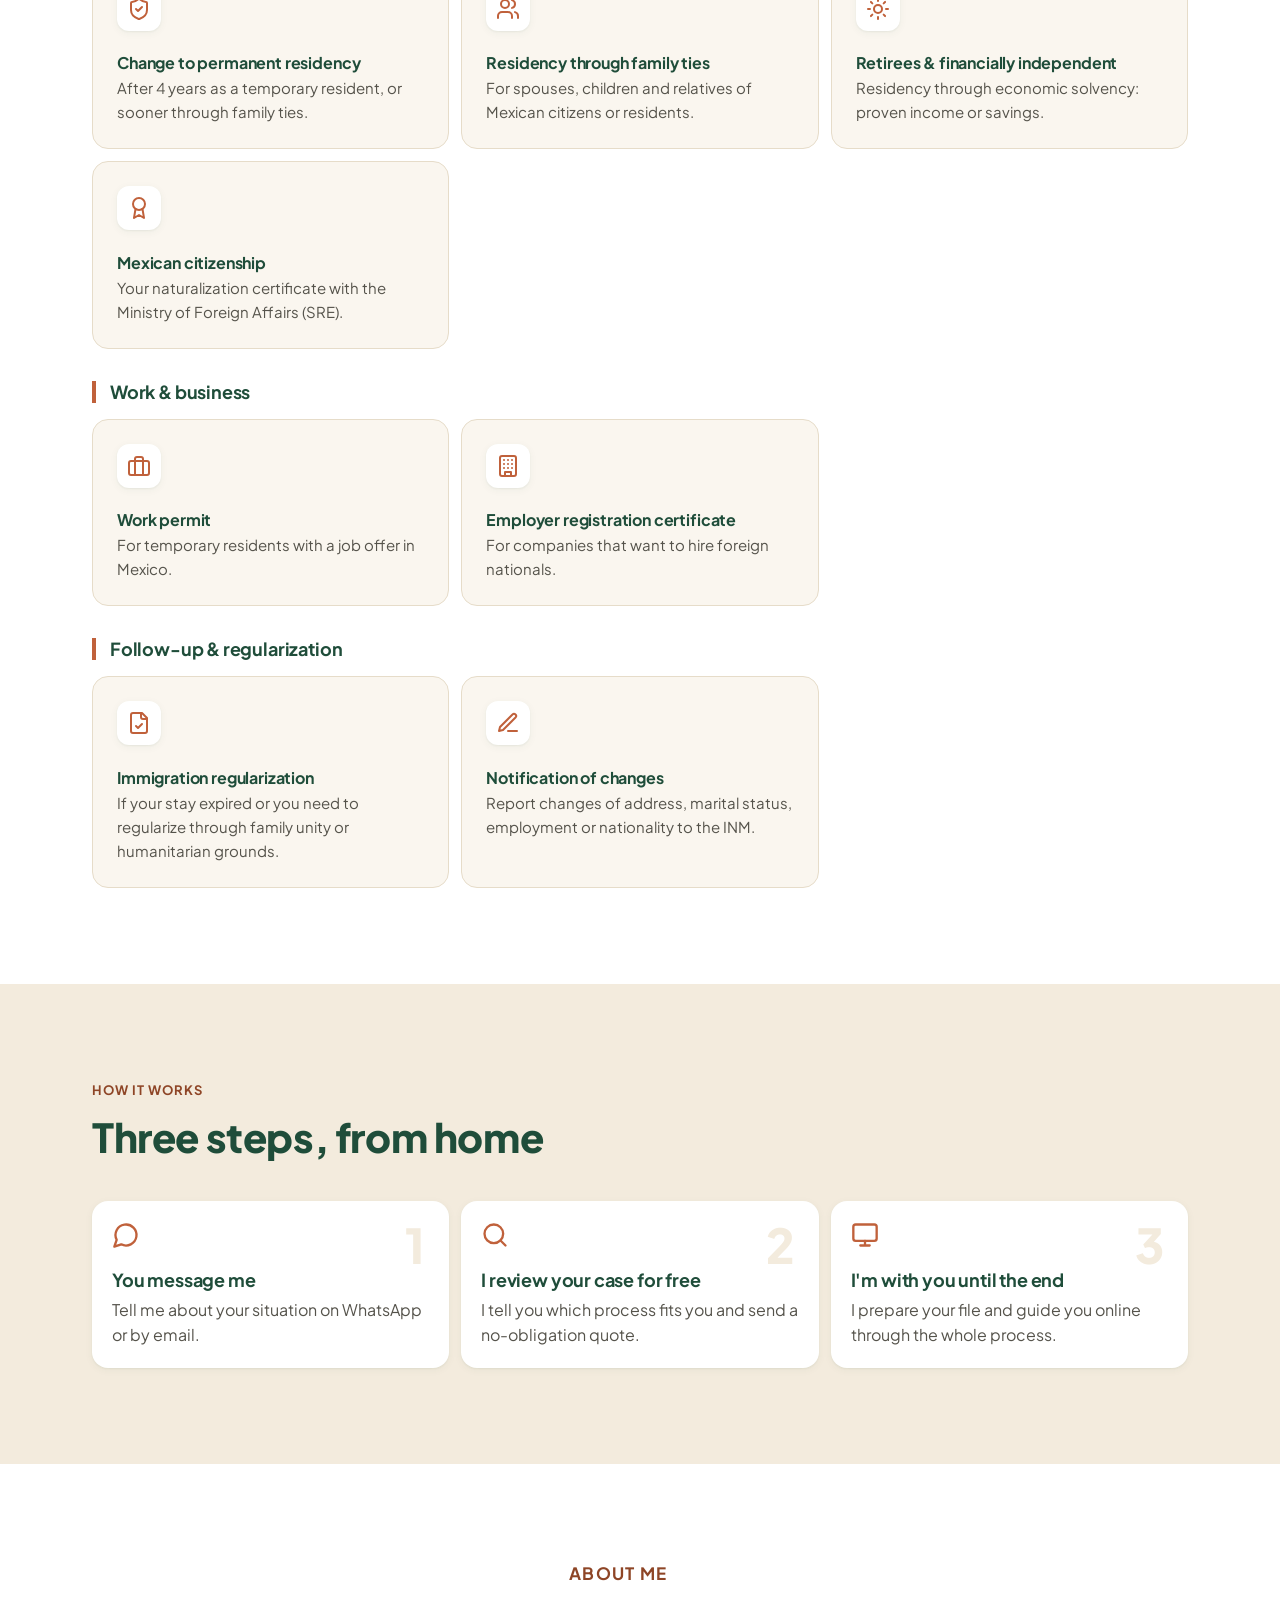
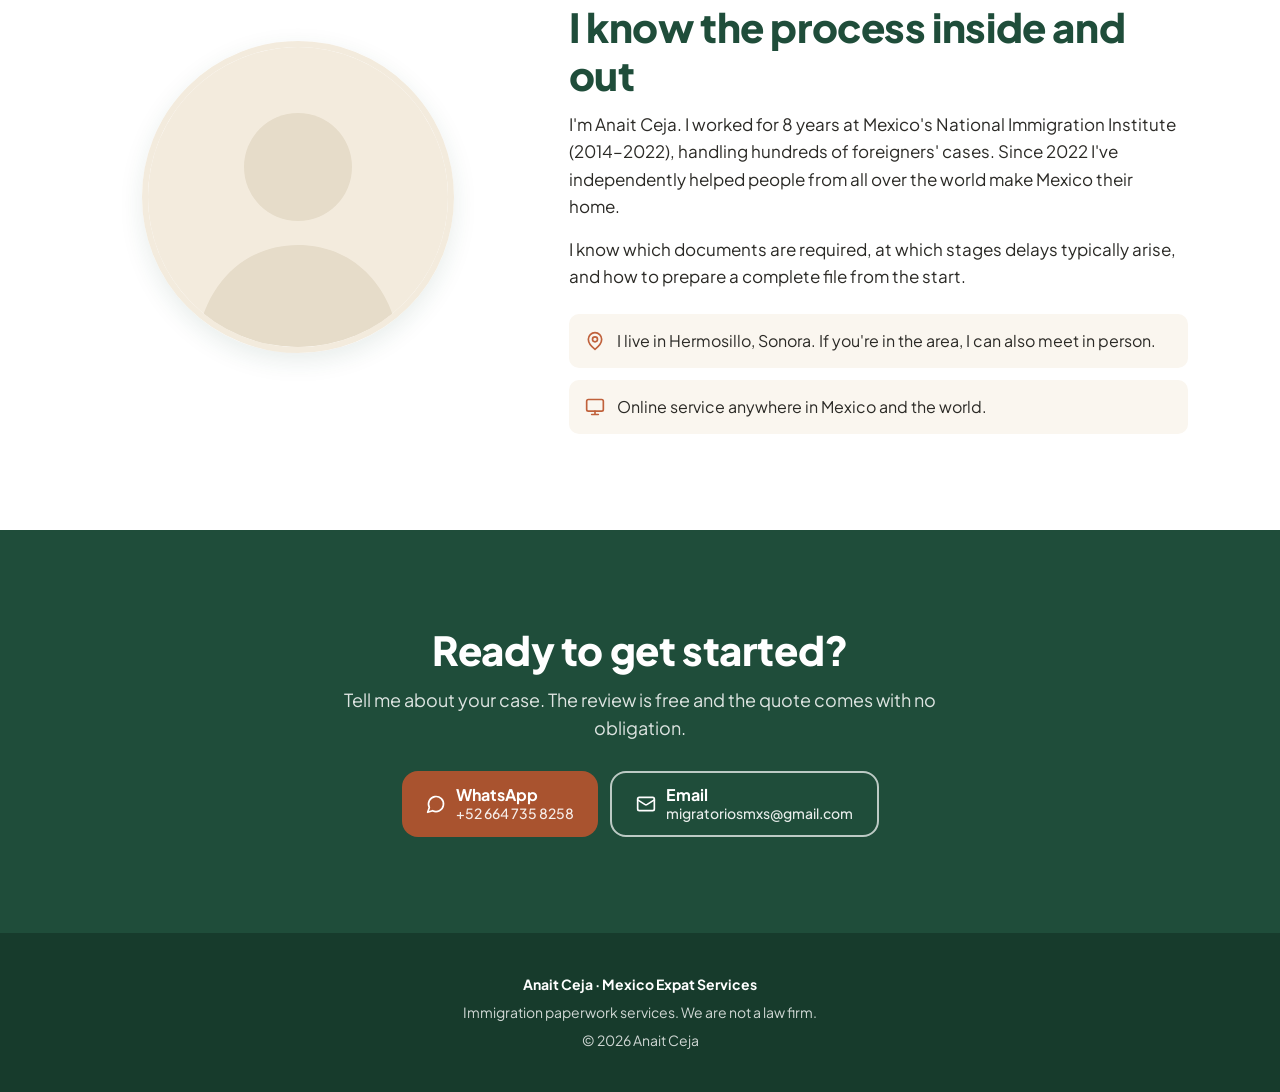
==== commit 9f8f7fef: "fix: use more professional wording in About section Co-Authored-By: Claude Opus 5.5 <noreply@anthrop" ====
--- a/index.html
+++ b/index.html
@@ -246,8 +246,8 @@
             <span lang="en">I'm Anait Ceja. I worked for 8 years at Mexico's National Immigration Institute (2014–2022), handling hundreds of foreigners' cases. Since 2022 I've independently helped people from all over the world make Mexico their home.</span>
           </p>
           <p data-reveal style="--i:3">
-            <span lang="es">Sé qué documentos se piden, dónde suelen atorarse los trámites y cómo preparar un expediente completo desde el principio.</span>
-            <span lang="en">I know which documents are required, where applications usually get stuck, and how to prepare a complete file from the start.</span>
+            <span lang="es">Sé qué documentos se requieren, en qué etapas suelen presentarse retrasos y cómo preparar un expediente completo desde el inicio.</span>
+            <span lang="en">I know which documents are required, at which stages delays typically arise, and how to prepare a complete file from the start.</span>
           </p>
           <ul class="about-facts" data-reveal style="--i:4">
             <li>
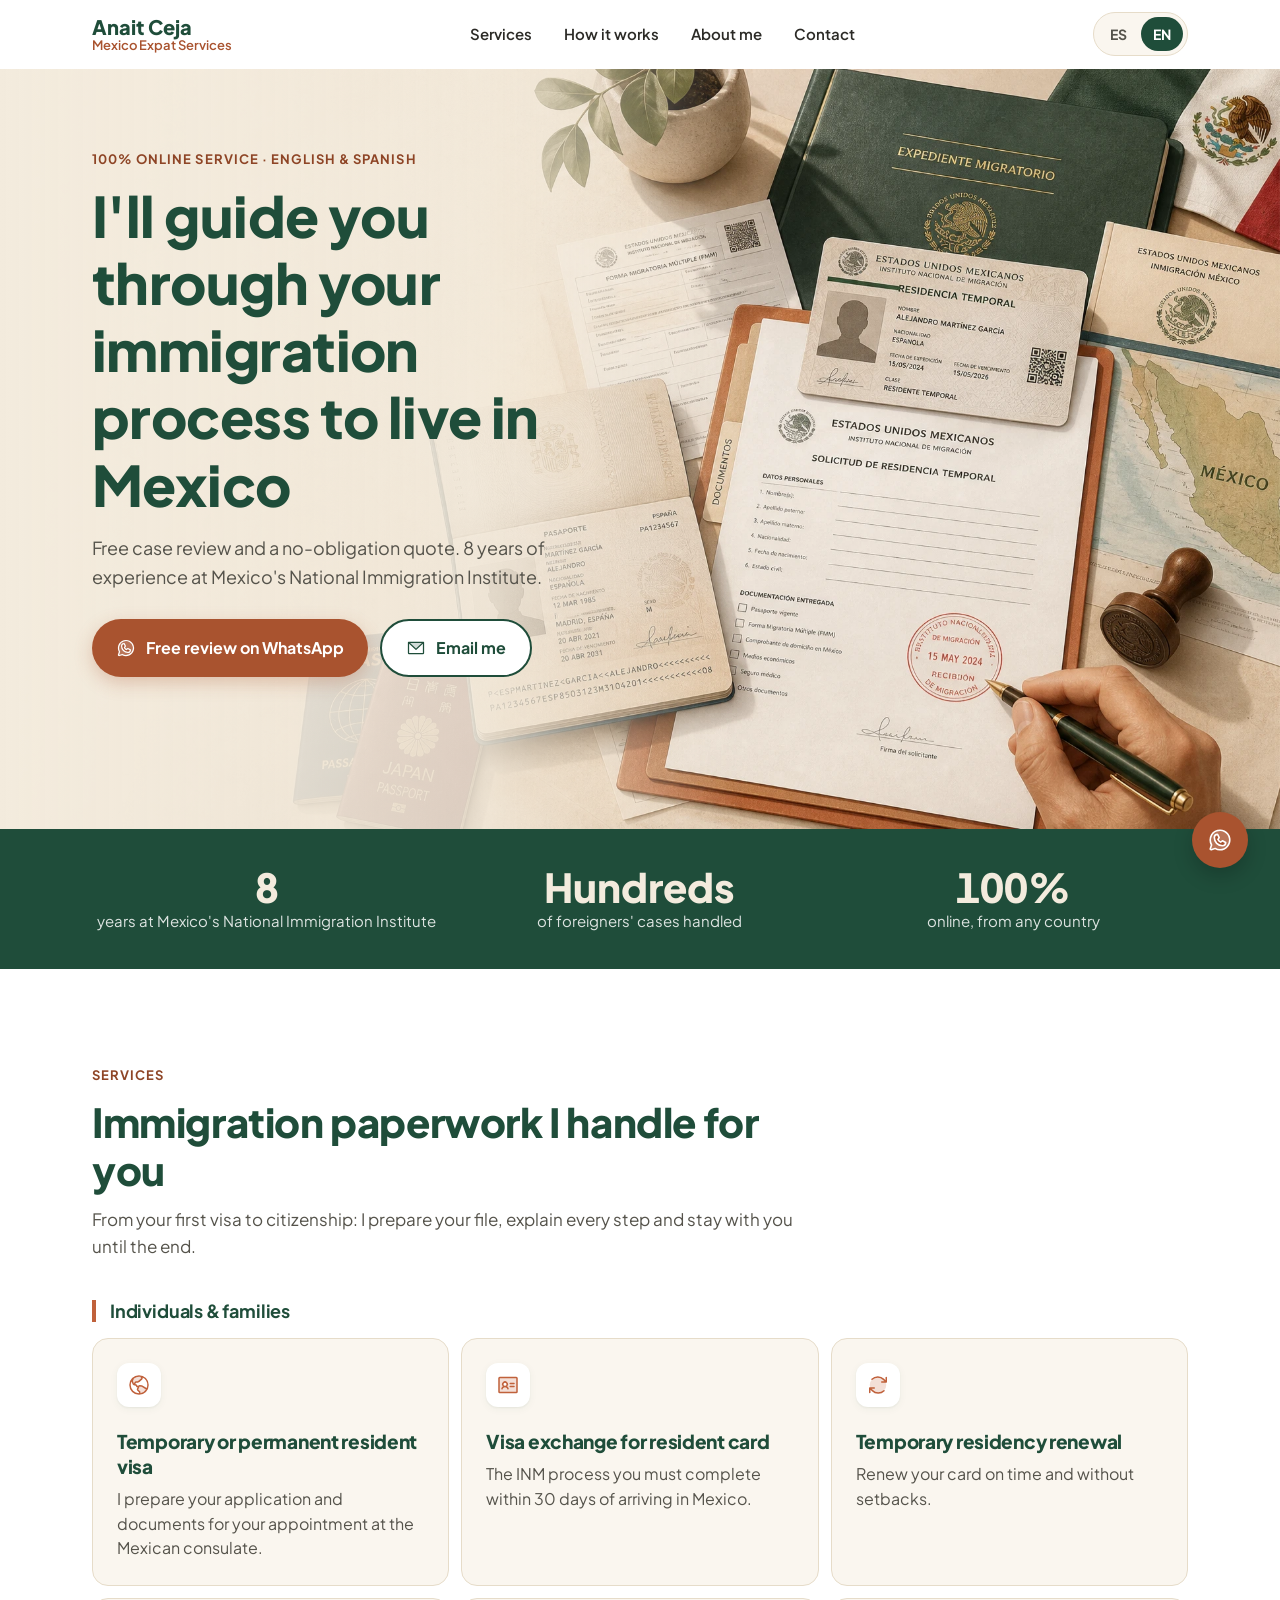
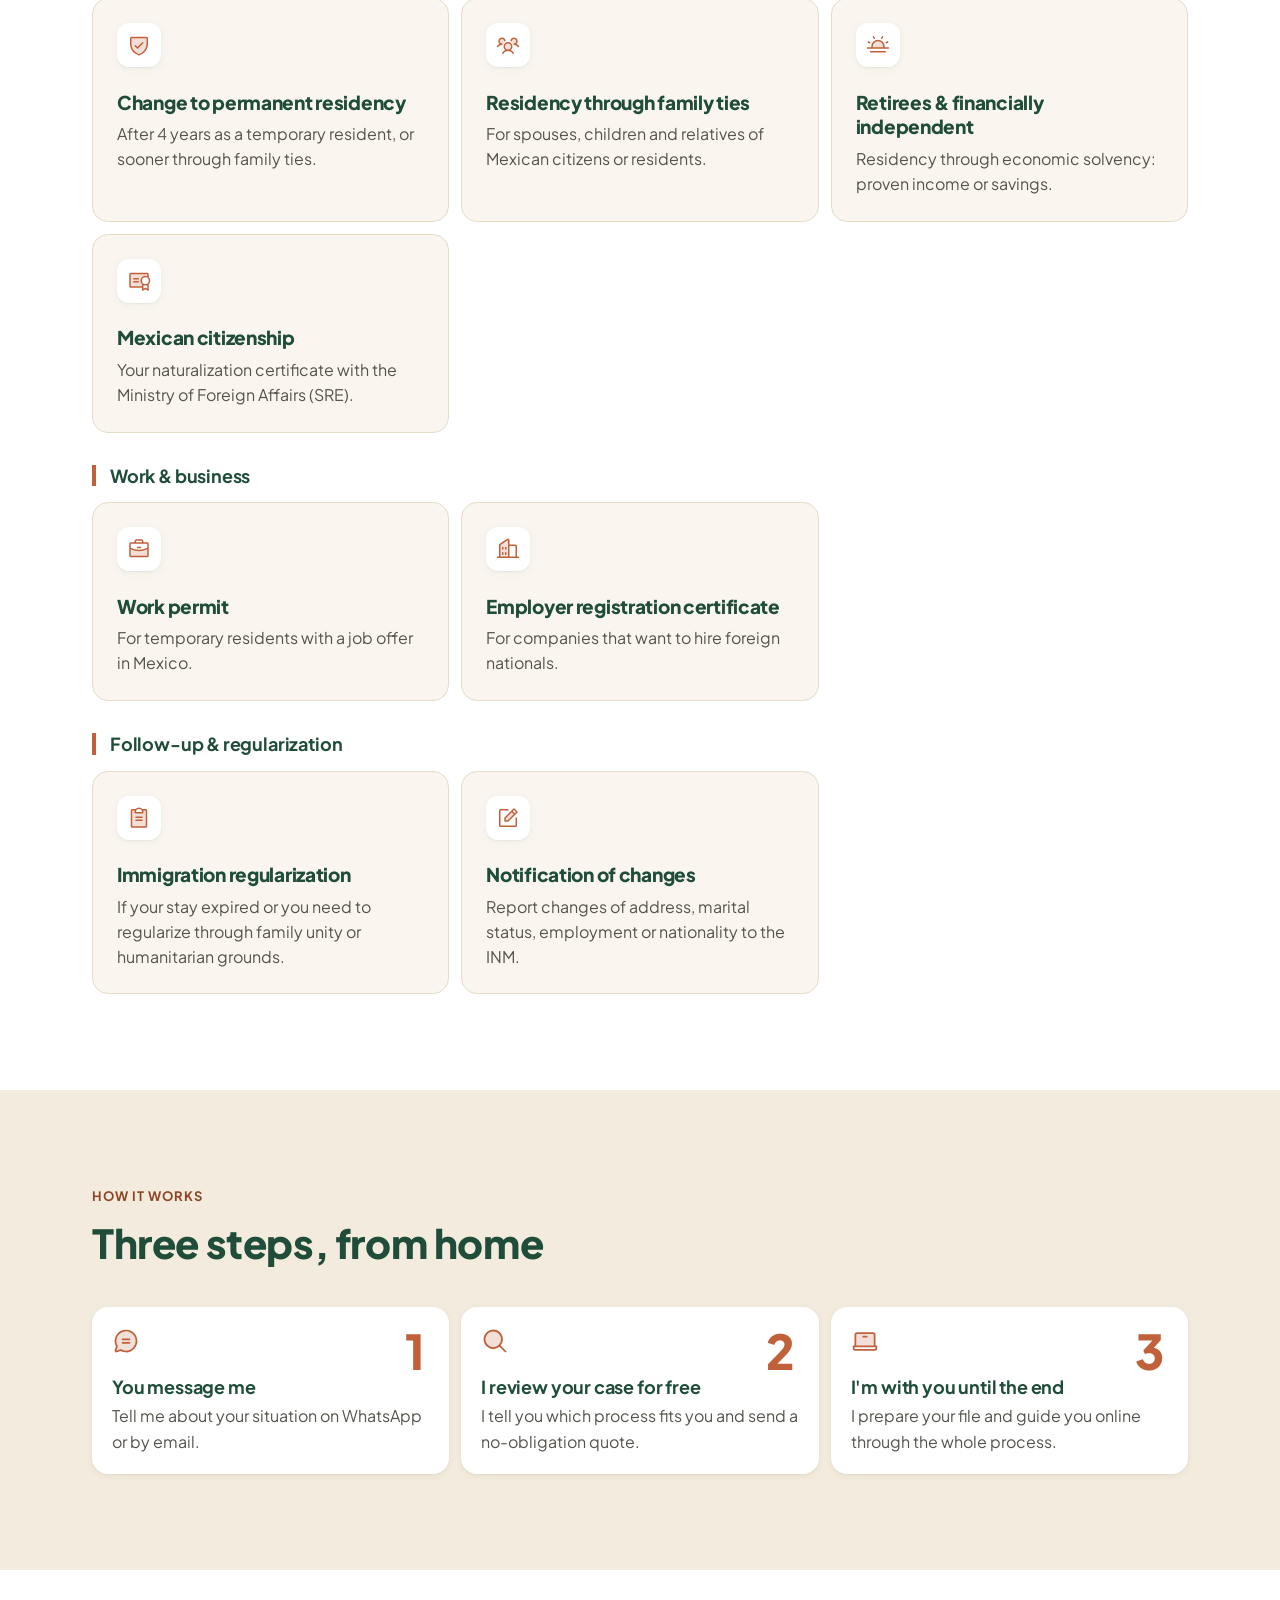
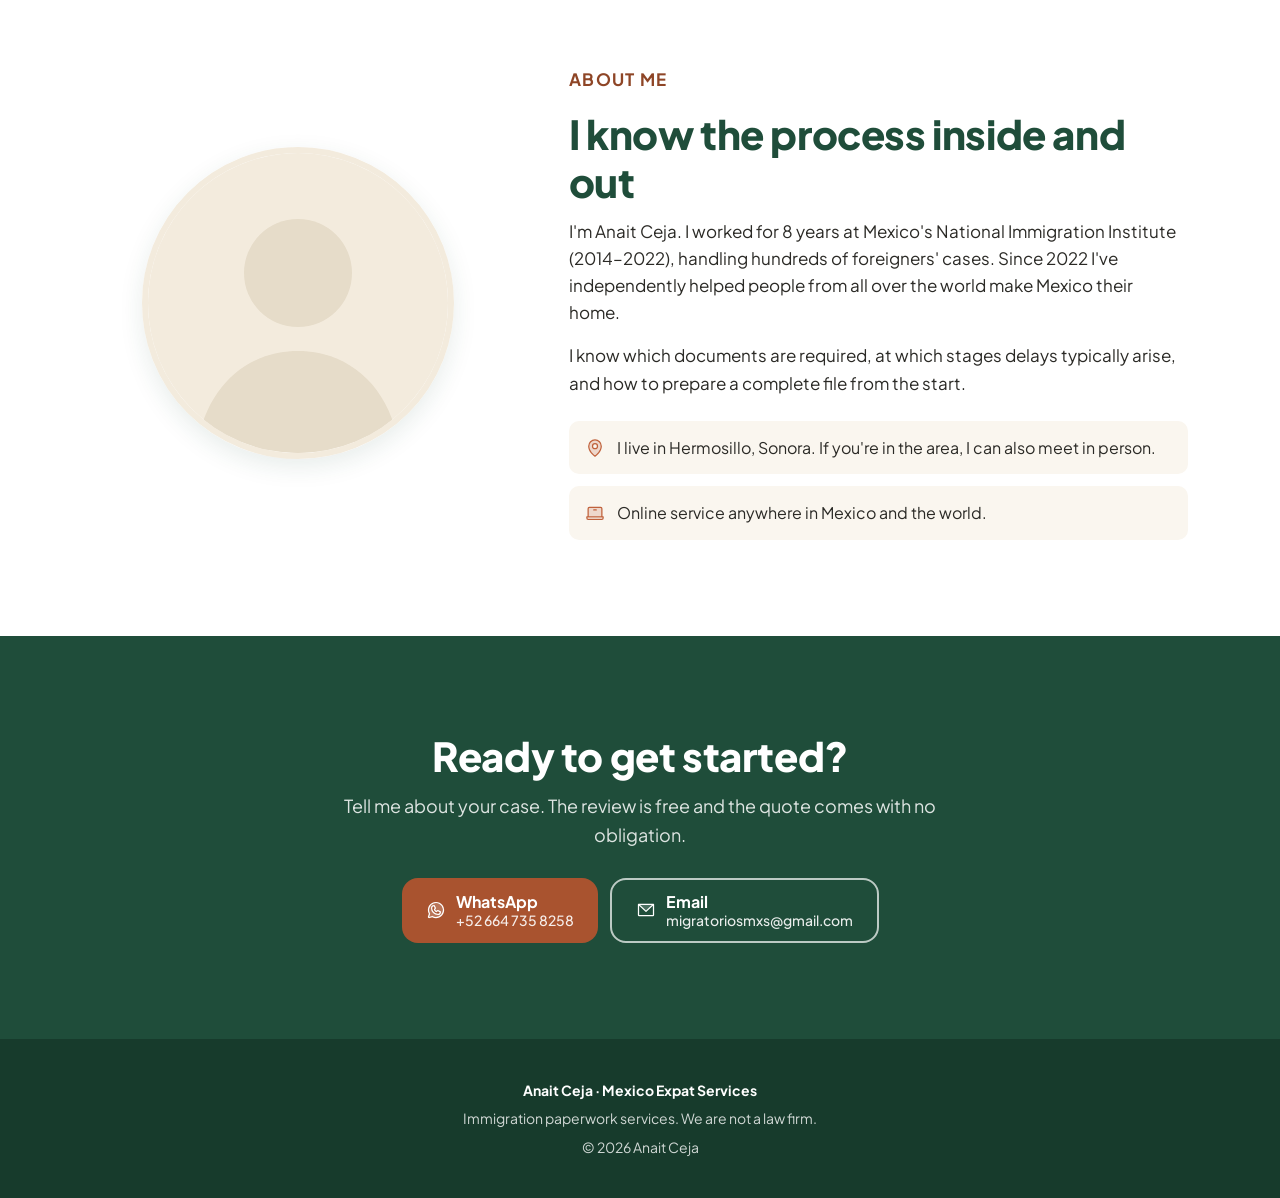
==== commit 62d5b328: "feat: switch to Phosphor duotone icons and official WhatsApp logo Co-Authored-By: Claude Opus 5.5 <n" ====
--- a/index.html
+++ b/index.html
@@ -23,24 +23,26 @@
   <script src="script.js" defer></script>
 </head>
 <body>
+  <!-- Íconos: Phosphor Icons (duotone), licencia MIT — https://phosphoricons.com -->
   <svg class="icon-sprite" aria-hidden="true" focusable="false">
-    <symbol id="i-globe" viewBox="0 0 24 24"><circle cx="12" cy="12" r="10"/><path d="M12 2a14.5 14.5 0 0 0 0 20 14.5 14.5 0 0 0 0-20"/><path d="M2 12h20"/></symbol>
-    <symbol id="i-card" viewBox="0 0 24 24"><rect width="20" height="14" x="2" y="5" rx="2"/><circle cx="8" cy="12" r="2"/><path d="M14 10h4M14 14h4"/></symbol>
-    <symbol id="i-refresh" viewBox="0 0 24 24"><path d="M3 12a9 9 0 0 1 15-6.7L21 8"/><path d="M21 3v5h-5"/><path d="M21 12a9 9 0 0 1-15 6.7L3 16"/><path d="M3 21v-5h5"/></symbol>
-    <symbol id="i-shield" viewBox="0 0 24 24"><path d="M20 13c0 5-3.5 7.5-7.66 8.95a1 1 0 0 1-.67-.01C7.5 20.5 4 18 4 13V6a1 1 0 0 1 1-1c2 0 4.5-1.2 6.24-2.72a1.17 1.17 0 0 1 1.52 0C14.51 3.81 17 5 19 5a1 1 0 0 1 1 1z"/><path d="m9 12 2 2 4-4"/></symbol>
-    <symbol id="i-users" viewBox="0 0 24 24"><path d="M16 21v-2a4 4 0 0 0-4-4H6a4 4 0 0 0-4 4v2"/><circle cx="9" cy="7" r="4"/><path d="M22 21v-2a4 4 0 0 0-3-3.87"/><path d="M16 3.13a4 4 0 0 1 0 7.75"/></symbol>
-    <symbol id="i-sun" viewBox="0 0 24 24"><circle cx="12" cy="12" r="4"/><path d="M12 2v2M12 20v2M4.93 4.93l1.41 1.41M17.66 17.66l1.41 1.41M2 12h2M20 12h2M6.34 17.66l-1.41 1.41M19.07 4.93l-1.41 1.41"/></symbol>
-    <symbol id="i-award" viewBox="0 0 24 24"><circle cx="12" cy="8" r="6"/><path d="M15.48 12.89 17 22l-5-3-5 3 1.52-9.11"/></symbol>
-    <symbol id="i-briefcase" viewBox="0 0 24 24"><rect width="20" height="14" x="2" y="7" rx="2"/><path d="M16 21V5a2 2 0 0 0-2-2h-4a2 2 0 0 0-2 2v16"/></symbol>
-    <symbol id="i-building" viewBox="0 0 24 24"><rect width="16" height="20" x="4" y="2" rx="2"/><path d="M9 22v-4h6v4M8 6h.01M12 6h.01M16 6h.01M8 10h.01M12 10h.01M16 10h.01M8 14h.01M12 14h.01M16 14h.01"/></symbol>
-    <symbol id="i-file-check" viewBox="0 0 24 24"><path d="M15 2H6a2 2 0 0 0-2 2v16a2 2 0 0 0 2 2h12a2 2 0 0 0 2-2V7Z"/><path d="M14 2v4a2 2 0 0 0 2 2h4"/><path d="m9 15 2 2 4-4"/></symbol>
-    <symbol id="i-pen" viewBox="0 0 24 24"><path d="M12 20h9"/><path d="M16.5 3.5a2.12 2.12 0 0 1 3 3L7 19l-4 1 1-4Z"/></symbol>
-    <symbol id="i-chat" viewBox="0 0 24 24"><path d="M7.9 20A9 9 0 1 0 4 16.1L2 22Z"/></symbol>
-    <symbol id="i-mail" viewBox="0 0 24 24"><rect width="20" height="16" x="2" y="4" rx="2"/><path d="m22 7-8.97 5.7a1.94 1.94 0 0 1-2.06 0L2 7"/></symbol>
-    <symbol id="i-pin" viewBox="0 0 24 24"><path d="M20 10c0 6-8 12-8 12s-8-6-8-12a8 8 0 0 1 16 0Z"/><circle cx="12" cy="10" r="3"/></symbol>
-    <symbol id="i-laptop" viewBox="0 0 24 24"><rect width="20" height="14" x="2" y="3" rx="2"/><path d="M8 21h8M12 17v4"/></symbol>
-    <symbol id="i-menu" viewBox="0 0 24 24"><path d="M4 6h16M4 12h16M4 18h16"/></symbol>
-    <symbol id="i-search" viewBox="0 0 24 24"><circle cx="11" cy="11" r="8"/><path d="m21 21-4.3-4.3"/></symbol>
+    <symbol id="i-globe" viewBox="0 0 256 256"><path d="M213.09,172.48a96,96,0,0,1-80.41,51.41l3.17-16.44a8,8,0,0,0-2-6.95l-19.74-20.33a8,8,0,0,1-1.44-8.69l13.7-30.74a8,8,0,0,1,8.38-4.67l22.82,3.08a8.11,8.11,0,0,1,3.12,1.11ZM116.71,95,129,88.24a7.46,7.46,0,0,0,1.5-1.07l26.91-24.33A8,8,0,0,0,159,53l-10.5-18.81A96.62,96.62,0,0,0,128,32,95.61,95.61,0,0,0,67.78,53.23L56,81.08A8,8,0,0,0,55.88,87l11.5,30.67a8,8,0,0,0,5.81,5l2.69.58L89.2,100a8,8,0,0,1,6.94-4h16.71A7.9,7.9,0,0,0,116.71,95Z" opacity="0.2"/><path d="M128,24A104,104,0,1,0,232,128,104.11,104.11,0,0,0,128,24Zm88,104a87.62,87.62,0,0,1-6.4,32.94l-44.7-27.49a15.92,15.92,0,0,0-6.24-2.23l-22.82-3.08a16.11,16.11,0,0,0-16,7.86h-8.72l-3.8-7.86a15.91,15.91,0,0,0-11-8.67l-8-1.73L96.14,104h16.71a16.06,16.06,0,0,0,7.73-2l12.25-6.76a16.62,16.62,0,0,0,3-2.14l26.91-24.34A15.93,15.93,0,0,0,166,49.1l-.36-.65A88.11,88.11,0,0,1,216,128ZM143.31,41.34,152,56.9,125.09,81.24,112.85,88H96.14a16,16,0,0,0-13.88,8l-8.73,15.23L63.38,84.19,74.32,58.32a87.87,87.87,0,0,1,69-17ZM40,128a87.53,87.53,0,0,1,8.54-37.8l11.34,30.27a16,16,0,0,0,11.62,10l21.43,4.61L96.74,143a16.09,16.09,0,0,0,14.4,9h1.48l-7.23,16.23a16,16,0,0,0,2.86,17.37l.14.14L128,205.94l-1.94,10A88.11,88.11,0,0,1,40,128Zm102.58,86.78,1.13-5.81a16.09,16.09,0,0,0-4-13.9,1.85,1.85,0,0,1-.14-.14L120,174.74,133.7,144l22.82,3.08,45.72,28.12A88.18,88.18,0,0,1,142.58,214.78Z"/></symbol>
+    <symbol id="i-card" viewBox="0 0 256 256"><path d="M216,48H40a8,8,0,0,0-8,8V200a8,8,0,0,0,8,8H216a8,8,0,0,0,8-8V56A8,8,0,0,0,216,48ZM96,144a24,24,0,1,1,24-24A24,24,0,0,1,96,144Z" opacity="0.2"/><path d="M200,112a8,8,0,0,1-8,8H152a8,8,0,0,1,0-16h40A8,8,0,0,1,200,112Zm-8,24H152a8,8,0,0,0,0,16h40a8,8,0,0,0,0-16Zm40-80V200a16,16,0,0,1-16,16H40a16,16,0,0,1-16-16V56A16,16,0,0,1,40,40H216A16,16,0,0,1,232,56ZM216,200V56H40V200H216Zm-80.26-34a8,8,0,1,1-15.5,4c-2.63-10.26-13.06-18-24.25-18s-21.61,7.74-24.25,18a8,8,0,1,1-15.5-4,39.84,39.84,0,0,1,17.19-23.34,32,32,0,1,1,45.12,0A39.76,39.76,0,0,1,135.75,166ZM96,136a16,16,0,1,0-16-16A16,16,0,0,0,96,136Z"/></symbol>
+    <symbol id="i-refresh" viewBox="0 0 256 256"><path d="M216,128a88,88,0,1,1-88-88A88,88,0,0,1,216,128Z" opacity="0.2"/><path d="M224,48V96a8,8,0,0,1-8,8H168a8,8,0,0,1,0-16h28.69L182.06,73.37a79.56,79.56,0,0,0-56.13-23.43h-.45A79.52,79.52,0,0,0,69.59,72.71,8,8,0,0,1,58.41,61.27a96,96,0,0,1,135,.79L208,76.69V48a8,8,0,0,1,16,0ZM186.41,183.29a80,80,0,0,1-112.47-.66L59.31,168H88a8,8,0,0,0,0-16H40a8,8,0,0,0-8,8v48a8,8,0,0,0,16,0V179.31l14.63,14.63A95.43,95.43,0,0,0,130,222.06h.53a95.36,95.36,0,0,0,67.07-27.33,8,8,0,0,0-11.18-11.44Z"/></symbol>
+    <symbol id="i-shield" viewBox="0 0 256 256"><path d="M216,56v56c0,96-88,120-88,120S40,208,40,112V56a8,8,0,0,1,8-8H208A8,8,0,0,1,216,56Z" opacity="0.2"/><path d="M208,40H48A16,16,0,0,0,32,56v56c0,52.72,25.52,84.67,46.93,102.19,23.06,18.86,46,25.26,47,25.53a8,8,0,0,0,4.2,0c1-.27,23.91-6.67,47-25.53C198.48,196.67,224,164.72,224,112V56A16,16,0,0,0,208,40Zm0,72c0,37.07-13.66,67.16-40.6,89.42A129.3,129.3,0,0,1,128,223.62a128.25,128.25,0,0,1-38.92-21.81C61.82,179.51,48,149.3,48,112l0-56,160,0ZM82.34,141.66a8,8,0,0,1,11.32-11.32L112,148.69l50.34-50.35a8,8,0,0,1,11.32,11.32l-56,56a8,8,0,0,1-11.32,0Z"/></symbol>
+    <symbol id="i-users" viewBox="0 0 256 256"><path d="M168,144a40,40,0,1,1-40-40A40,40,0,0,1,168,144ZM64,56A32,32,0,1,0,96,88,32,32,0,0,0,64,56Zm128,0a32,32,0,1,0,32,32A32,32,0,0,0,192,56Z" opacity="0.2"/><path d="M244.8,150.4a8,8,0,0,1-11.2-1.6A51.6,51.6,0,0,0,192,128a8,8,0,0,1,0-16,24,24,0,1,0-23.24-30,8,8,0,1,1-15.5-4A40,40,0,1,1,219,117.51a67.94,67.94,0,0,1,27.43,21.68A8,8,0,0,1,244.8,150.4ZM190.92,212a8,8,0,1,1-13.85,8,57,57,0,0,0-98.15,0,8,8,0,1,1-13.84-8,72.06,72.06,0,0,1,33.74-29.92,48,48,0,1,1,58.36,0A72.06,72.06,0,0,1,190.92,212ZM128,176a32,32,0,1,0-32-32A32,32,0,0,0,128,176ZM72,120a8,8,0,0,0-8-8A24,24,0,1,1,87.24,82a8,8,0,1,0,15.5-4A40,40,0,1,0,37,117.51,67.94,67.94,0,0,0,9.6,139.19a8,8,0,1,0,12.8,9.61A51.6,51.6,0,0,1,64,128,8,8,0,0,0,72,120Z"/></symbol>
+    <symbol id="i-sun" viewBox="0 0 256 256"><path d="M192,144a64.33,64.33,0,0,1-2,16H66a64,64,0,1,1,126-16Z" opacity="0.2"/><path d="M240,152H199.55a73.54,73.54,0,0,0,.45-8,72,72,0,0,0-144,0,73.54,73.54,0,0,0,.45,8H16a8,8,0,0,0,0,16H240a8,8,0,0,0,0-16ZM72,144a56,56,0,1,1,111.41,8H72.59A56.13,56.13,0,0,1,72,144Zm144,56a8,8,0,0,1-8,8H48a8,8,0,0,1,0-16H208A8,8,0,0,1,216,200ZM72.84,43.58a8,8,0,0,1,14.32-7.16l8,16a8,8,0,0,1-14.32,7.16Zm-56,48.84a8,8,0,0,1,10.74-3.57l16,8a8,8,0,0,1-7.16,14.31l-16-8A8,8,0,0,1,16.84,92.42Zm192,15.16a8,8,0,0,1,3.58-10.73l16-8a8,8,0,1,1,7.16,14.31l-16,8a8,8,0,0,1-10.74-3.58Zm-48-55.16,8-16a8,8,0,0,1,14.32,7.16l-8,16a8,8,0,1,1-14.32-7.16Z"/></symbol>
+    <symbol id="i-award" viewBox="0 0 256 256"><path d="M224,56V90.06h0a44,44,0,1,0-56,67.88h0V192H40a8,8,0,0,1-8-8V56a8,8,0,0,1,8-8H216A8,8,0,0,1,224,56Z" opacity="0.2"/><path d="M128,136a8,8,0,0,1-8,8H72a8,8,0,0,1,0-16h48A8,8,0,0,1,128,136Zm-8-40H72a8,8,0,0,0,0,16h48a8,8,0,0,0,0-16Zm112,65.47V224A8,8,0,0,1,220,231l-24-13.74L172,231A8,8,0,0,1,160,224V200H40a16,16,0,0,1-16-16V56A16,16,0,0,1,40,40H216a16,16,0,0,1,16,16V86.53a51.88,51.88,0,0,1,0,74.94ZM160,184V161.47A52,52,0,0,1,216,76V56H40V184Zm56-12a51.88,51.88,0,0,1-40,0v38.22l16-9.16a8,8,0,0,1,7.94,0l16,9.16Zm16-48a36,36,0,1,0-36,36A36,36,0,0,0,232,124Z"/></symbol>
+    <symbol id="i-briefcase" viewBox="0 0 256 256"><path d="M224,118.31V200a8,8,0,0,1-8,8H40a8,8,0,0,1-8-8V118.31h0A191.14,191.14,0,0,0,128,144,191.08,191.08,0,0,0,224,118.31Z" opacity="0.2"/><path d="M104,112a8,8,0,0,1,8-8h32a8,8,0,0,1,0,16H112A8,8,0,0,1,104,112ZM232,72V200a16,16,0,0,1-16,16H40a16,16,0,0,1-16-16V72A16,16,0,0,1,40,56H80V48a24,24,0,0,1,24-24h48a24,24,0,0,1,24,24v8h40A16,16,0,0,1,232,72ZM96,56h64V48a8,8,0,0,0-8-8H104a8,8,0,0,0-8,8ZM40,72v41.62A184.07,184.07,0,0,0,128,136a184,184,0,0,0,88-22.39V72ZM216,200V131.63A200.25,200.25,0,0,1,128,152a200.19,200.19,0,0,1-88-20.36V200H216Z"/></symbol>
+    <symbol id="i-building" viewBox="0 0 256 256"><path d="M136,32V216H40V85.35a8,8,0,0,1,3.56-6.66l80-53.33A8,8,0,0,1,136,32Z" opacity="0.2"/><path d="M240,208H224V96a16,16,0,0,0-16-16H144V32a16,16,0,0,0-24.88-13.32L39.12,72A16,16,0,0,0,32,85.34V208H16a8,8,0,0,0,0,16H240a8,8,0,0,0,0-16ZM208,96V208H144V96ZM48,85.34,128,32V208H48ZM112,112v16a8,8,0,0,1-16,0V112a8,8,0,1,1,16,0Zm-32,0v16a8,8,0,0,1-16,0V112a8,8,0,1,1,16,0Zm0,56v16a8,8,0,0,1-16,0V168a8,8,0,0,1,16,0Zm32,0v16a8,8,0,0,1-16,0V168a8,8,0,0,1,16,0Z"/></symbol>
+    <symbol id="i-file-check" viewBox="0 0 256 256"><path d="M208,48V216a8,8,0,0,1-8,8H56a8,8,0,0,1-8-8V48a8,8,0,0,1,8-8H96a39.83,39.83,0,0,0-8,24v8h80V64a39.83,39.83,0,0,0-8-24h40A8,8,0,0,1,208,48Z" opacity="0.2"/><path d="M168,152a8,8,0,0,1-8,8H96a8,8,0,0,1,0-16h64A8,8,0,0,1,168,152Zm-8-40H96a8,8,0,0,0,0,16h64a8,8,0,0,0,0-16Zm56-64V216a16,16,0,0,1-16,16H56a16,16,0,0,1-16-16V48A16,16,0,0,1,56,32H92.26a47.92,47.92,0,0,1,71.48,0H200A16,16,0,0,1,216,48ZM96,64h64a32,32,0,0,0-64,0ZM200,48H173.25A47.93,47.93,0,0,1,176,64v8a8,8,0,0,1-8,8H88a8,8,0,0,1-8-8V64a47.93,47.93,0,0,1,2.75-16H56V216H200Z"/></symbol>
+    <symbol id="i-pen" viewBox="0 0 256 256"><path d="M200,88l-72,72H96V128l72-72Z" opacity="0.2"/><path d="M229.66,58.34l-32-32a8,8,0,0,0-11.32,0l-96,96A8,8,0,0,0,88,128v32a8,8,0,0,0,8,8h32a8,8,0,0,0,5.66-2.34l96-96A8,8,0,0,0,229.66,58.34ZM124.69,152H104V131.31l64-64L188.69,88ZM200,76.69,179.31,56,192,43.31,212.69,64ZM224,128v80a16,16,0,0,1-16,16H48a16,16,0,0,1-16-16V48A16,16,0,0,1,48,32h80a8,8,0,0,1,0,16H48V208H208V128a8,8,0,0,1,16,0Z"/></symbol>
+    <symbol id="i-chat" viewBox="0 0 256 256"><path d="M224,128A96,96,0,0,1,79.93,211.11h0L42.54,223.58a8,8,0,0,1-10.12-10.12l12.47-37.39h0A96,96,0,1,1,224,128Z" opacity="0.2"/><path d="M128,24A104,104,0,0,0,36.18,176.88L24.83,210.93a16,16,0,0,0,20.24,20.24l34.05-11.35A104,104,0,1,0,128,24Zm0,192a87.87,87.87,0,0,1-44.06-11.81,8,8,0,0,0-4-1.08,7.85,7.85,0,0,0-2.53.42L40,216,52.47,178.6a8,8,0,0,0-.66-6.54A88,88,0,1,1,128,216Zm40-104a8,8,0,0,1-8,8H96a8,8,0,0,1,0-16h64A8,8,0,0,1,168,112Zm0,32a8,8,0,0,1-8,8H96a8,8,0,0,1,0-16h64A8,8,0,0,1,168,144Z"/></symbol>
+    <symbol id="i-whatsapp" viewBox="0 0 256 256"><path d="M128,32A96,96,0,0,0,44.89,176.07L32.42,213.46a8,8,0,0,0,10.12,10.12l37.39-12.47A96,96,0,1,0,128,32Zm24,152a80,80,0,0,1-80-80,32,32,0,0,1,32-32l16,32-12.32,18.47a48.19,48.19,0,0,0,25.85,25.85L152,136l32,16A32,32,0,0,1,152,184Z" opacity="0.2"/><path d="M187.58,144.84l-32-16a8,8,0,0,0-8,.5l-14.69,9.8a40.55,40.55,0,0,1-16-16l9.8-14.69a8,8,0,0,0,.5-8l-16-32A8,8,0,0,0,104,64a40,40,0,0,0-40,40,88.1,88.1,0,0,0,88,88,40,40,0,0,0,40-40A8,8,0,0,0,187.58,144.84ZM152,176a72.08,72.08,0,0,1-72-72A24,24,0,0,1,99.29,80.46l11.48,23L101,118a8,8,0,0,0-.73,7.51,56.47,56.47,0,0,0,30.15,30.15A8,8,0,0,0,138,155l14.62-9.74,23,11.48A24,24,0,0,1,152,176ZM128,24A104,104,0,0,0,36.18,176.88L24.83,210.93a16,16,0,0,0,20.24,20.24l34.05-11.35A104,104,0,1,0,128,24Zm0,192a87.87,87.87,0,0,1-44.06-11.81,8,8,0,0,0-6.54-.67L40,216,52.47,178.6a8,8,0,0,0-.66-6.54A88,88,0,1,1,128,216Z"/></symbol>
+    <symbol id="i-mail" viewBox="0 0 256 256"><path d="M224,56l-96,88L32,56Z" opacity="0.2"/><path d="M224,48H32a8,8,0,0,0-8,8V192a16,16,0,0,0,16,16H216a16,16,0,0,0,16-16V56A8,8,0,0,0,224,48ZM203.43,64,128,133.15,52.57,64ZM216,192H40V74.19l82.59,75.71a8,8,0,0,0,10.82,0L216,74.19V192Z"/></symbol>
+    <symbol id="i-pin" viewBox="0 0 256 256"><path d="M128,24a80,80,0,0,0-80,80c0,72,80,128,80,128s80-56,80-128A80,80,0,0,0,128,24Zm0,112a32,32,0,1,1,32-32A32,32,0,0,1,128,136Z" opacity="0.2"/><path d="M128,64a40,40,0,1,0,40,40A40,40,0,0,0,128,64Zm0,64a24,24,0,1,1,24-24A24,24,0,0,1,128,128Zm0-112a88.1,88.1,0,0,0-88,88c0,31.4,14.51,64.68,42,96.25a254.19,254.19,0,0,0,41.45,38.3,8,8,0,0,0,9.18,0A254.19,254.19,0,0,0,174,200.25c27.45-31.57,42-64.85,42-96.25A88.1,88.1,0,0,0,128,16Zm0,206c-16.53-13-72-60.75-72-118a72,72,0,0,1,144,0C200,161.23,144.53,209,128,222Z"/></symbol>
+    <symbol id="i-laptop" viewBox="0 0 256 256"><path d="M216,72V176H40V72A16,16,0,0,1,56,56H200A16,16,0,0,1,216,72Z" opacity="0.2"/><path d="M232,168h-8V72a24,24,0,0,0-24-24H56A24,24,0,0,0,32,72v96H24a8,8,0,0,0-8,8v16a24,24,0,0,0,24,24H216a24,24,0,0,0,24-24V176A8,8,0,0,0,232,168ZM48,72a8,8,0,0,1,8-8H200a8,8,0,0,1,8,8v96H48ZM224,192a8,8,0,0,1-8,8H40a8,8,0,0,1-8-8v-8H224ZM152,88a8,8,0,0,1-8,8H112a8,8,0,0,1,0-16h32A8,8,0,0,1,152,88Z"/></symbol>
+    <symbol id="i-search" viewBox="0 0 256 256"><path d="M192,112a80,80,0,1,1-80-80A80,80,0,0,1,192,112Z" opacity="0.2"/><path d="M229.66,218.34,179.6,168.28a88.21,88.21,0,1,0-11.32,11.31l50.06,50.07a8,8,0,0,0,11.32-11.32ZM40,112a72,72,0,1,1,72,72A72.08,72.08,0,0,1,40,112Z"/></symbol>
+    <symbol id="i-menu" viewBox="0 0 256 256"><path d="M216,64V192H40V64Z" opacity="0.2"/><path d="M224,128a8,8,0,0,1-8,8H40a8,8,0,0,1,0-16H216A8,8,0,0,1,224,128ZM40,72H216a8,8,0,0,0,0-16H40a8,8,0,0,0,0,16ZM216,184H40a8,8,0,0,0,0,16H216a8,8,0,0,0,0-16Z"/></symbol>
   </svg>
 
   <a class="skip-link" href="#main"><span lang="es">Saltar al contenido</span><span lang="en">Skip to content</span></a>
@@ -92,7 +94,7 @@
           </p>
           <div id="hero-cta" class="cta-row" data-reveal style="--i:3">
             <a class="btn btn-primary" data-contact="whatsapp" href="https://wa.me/526647358258" target="_blank" rel="noopener">
-              <svg class="icon" aria-hidden="true"><use href="#i-chat"/></svg>
+              <svg class="icon" aria-hidden="true"><use href="#i-whatsapp"/></svg>
               <span lang="es">Revisión gratuita por WhatsApp</span><span lang="en">Free review on WhatsApp</span>
             </a>
             <a class="btn btn-secondary" data-contact="email" href="mailto:migratoriosmxs@gmail.com">
@@ -271,7 +273,7 @@
         <p class="lead"><span lang="es">Cuéntame tu caso. La revisión es gratuita y la cotización, sin compromiso.</span><span lang="en">Tell me about your case. The review is free and the quote comes with no obligation.</span></p>
         <div class="cta-row cta-center">
           <a class="btn btn-primary btn-on-dark btn-contact" data-contact="whatsapp" href="https://wa.me/526647358258" target="_blank" rel="noopener">
-            <svg class="icon" aria-hidden="true"><use href="#i-chat"/></svg>
+            <svg class="icon" aria-hidden="true"><use href="#i-whatsapp"/></svg>
             <span class="btn-text">
               <span class="btn-label">WhatsApp</span>
               <span class="btn-detail">+52 664 735 8258</span>
@@ -298,12 +300,12 @@
   </footer>
 
   <a class="cta-bar" data-contact="whatsapp" href="https://wa.me/526647358258" target="_blank" rel="noopener">
-    <svg class="icon" aria-hidden="true"><use href="#i-chat"/></svg>
+    <svg class="icon" aria-hidden="true"><use href="#i-whatsapp"/></svg>
     <span lang="es">Revisión gratuita por WhatsApp</span><span lang="en">Free review on WhatsApp</span>
   </a>
 
   <a class="whatsapp-float" data-contact="whatsapp" href="https://wa.me/526647358258" target="_blank" rel="noopener">
-    <svg class="icon" aria-hidden="true"><use href="#i-chat"/></svg>
+    <svg class="icon" aria-hidden="true"><use href="#i-whatsapp"/></svg>
     <span class="visually-hidden"><span lang="es">Escríbeme por WhatsApp</span><span lang="en">Message me on WhatsApp</span></span>
   </a>
 </body>
--- a/styles.css
+++ b/styles.css
@@ -102,11 +102,7 @@
 .icon,
 .card-icon,
 .step-icon {
-  fill: none;
-  stroke: currentColor;
-  stroke-width: 2;
-  stroke-linecap: round;
-  stroke-linejoin: round;
+  fill: currentColor;
   flex-shrink: 0;
 }
 
@@ -526,13 +522,16 @@
 }
 
 .card h4 {
-  font-size: 1rem;
-  font-weight: 700;
-  margin-bottom: 4px;
+  font-size: 1.0625rem;
+  font-weight: 800;
+  line-height: 1.3;
+  letter-spacing: -0.015em;
+  margin-bottom: 6px;
 }
 
 .card p {
   font-size: 0.9375rem;
+  line-height: 1.55;
   color: var(--color-text-muted);
 }
 
@@ -561,7 +560,7 @@
   font-size: 3rem;
   font-weight: 800;
   line-height: 1;
-  color: var(--color-sand);
+  color: var(--color-terracotta);
 }
 
 .step-icon {
@@ -864,6 +863,15 @@
     padding: 24px;
   }
 
+  .card h4 {
+    font-size: 1.1875rem;
+    margin-bottom: 8px;
+  }
+
+  .card p {
+    font-size: 1rem;
+  }
+
   .card-icon {
     margin-bottom: 16px;
   }
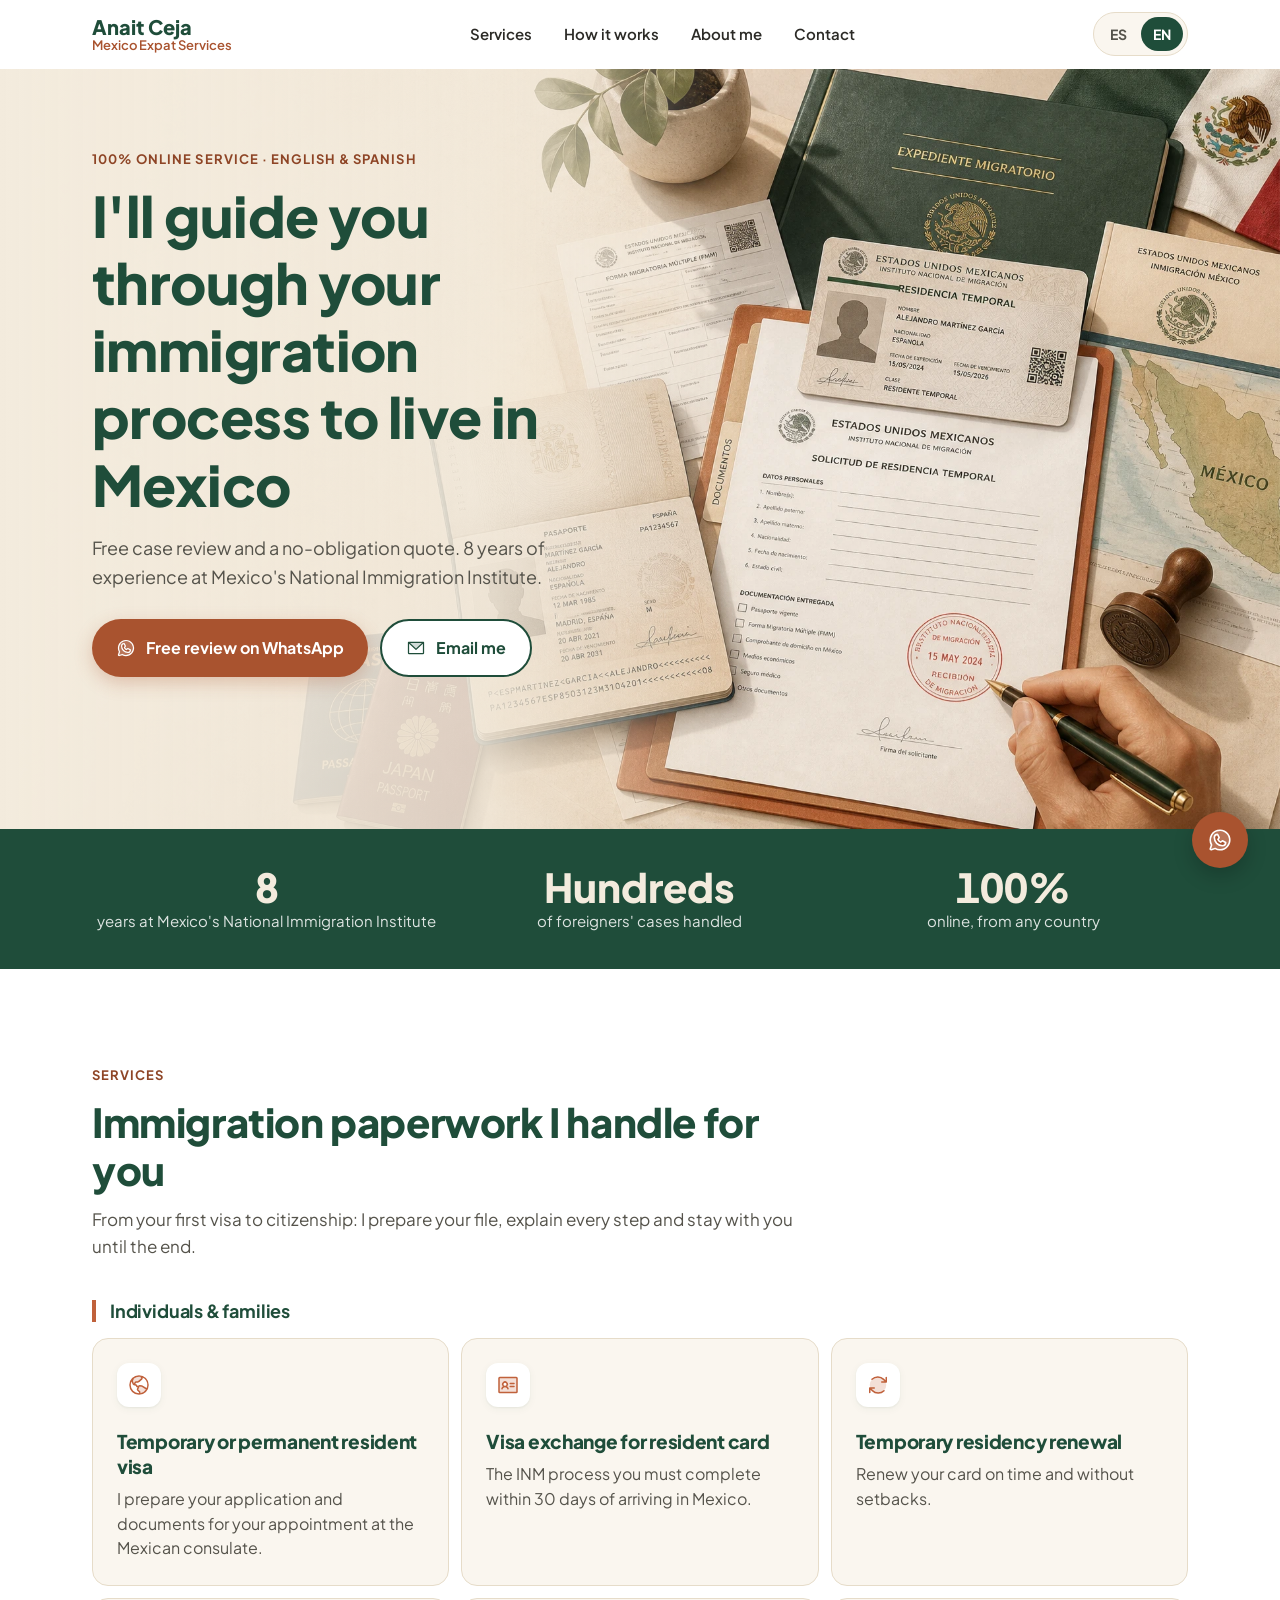
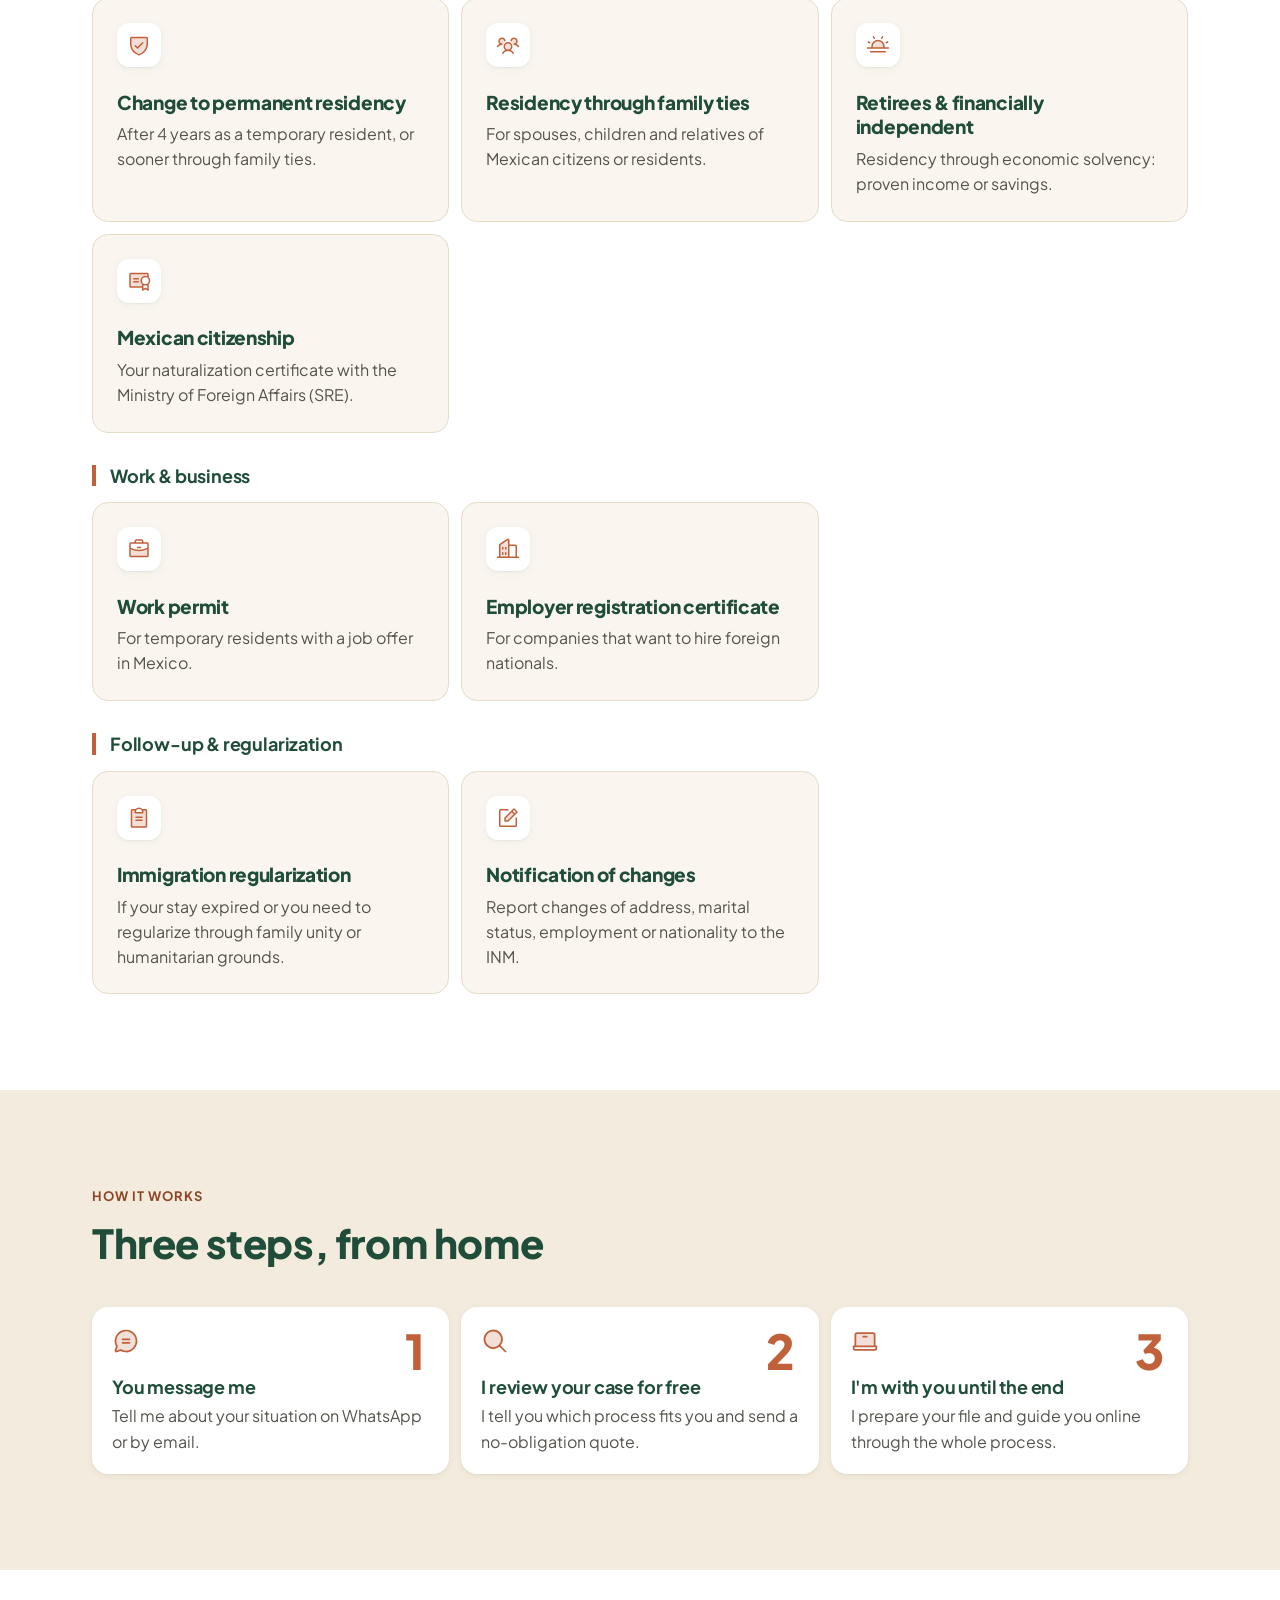
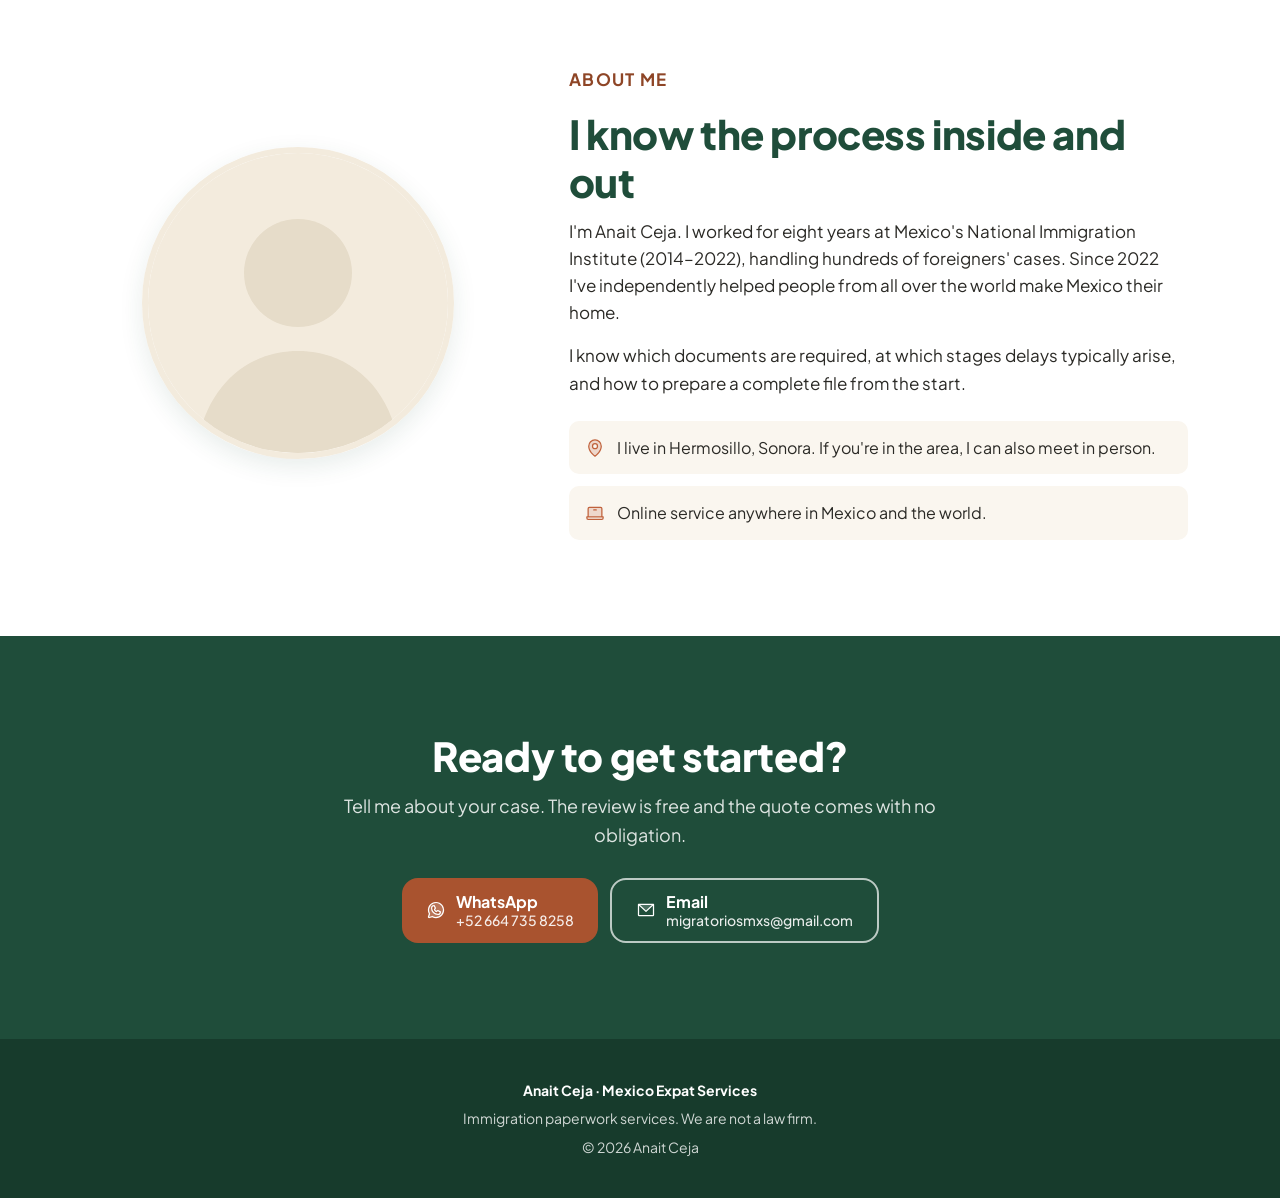
==== commit 9ed3e08f: "labels" ====
--- a/index.html
+++ b/index.html
@@ -182,7 +182,7 @@
             </li>
             <li class="card" data-reveal style="--i:1">
               <svg class="card-icon" aria-hidden="true"><use href="#i-building"/></svg>
-              <h4><span lang="es">Constancia de inscripción del empleador</span><span lang="en">Employer registration certificate</span></h4>
+              <h4><span lang="es">Constancia de inscripción de empleador</span><span lang="en">Employer registration certificate</span></h4>
               <p><span lang="es">Para empresas que quieren contratar personas extranjeras.</span><span lang="en">For companies that want to hire foreign nationals.</span></p>
             </li>
           </ul>
@@ -244,8 +244,8 @@
           <p class="eyebrow" data-reveal><span lang="es">Sobre mí</span><span lang="en">About me</span></p>
           <h2 data-reveal style="--i:1"><span lang="es">Conozco el proceso a fondo</span><span lang="en">I know the process inside and out</span></h2>
           <p data-reveal style="--i:2">
-            <span lang="es">Soy Anait Ceja. Trabajé 8 años en el Instituto Nacional de Migración (2014–2022), donde atendí cientos de casos de personas extranjeras. Desde 2022 acompaño de forma independiente a personas de todo el mundo que quieren hacer de México su hogar.</span>
-            <span lang="en">I'm Anait Ceja. I worked for 8 years at Mexico's National Immigration Institute (2014–2022), handling hundreds of foreigners' cases. Since 2022 I've independently helped people from all over the world make Mexico their home.</span>
+            <span lang="es">Soy Anait Ceja. Trabajé ocho años en el Instituto Nacional de Migración (2014–2022), donde atendí cientos de casos de personas extranjeras. Desde 2022 acompaño de forma independiente a personas de todo el mundo que quieren hacer de México su hogar.</span>
+            <span lang="en">I'm Anait Ceja. I worked for eight years at Mexico's National Immigration Institute (2014–2022), handling hundreds of foreigners' cases. Since 2022 I've independently helped people from all over the world make Mexico their home.</span>
           </p>
           <p data-reveal style="--i:3">
             <span lang="es">Sé qué documentos se requieren, en qué etapas suelen presentarse retrasos y cómo preparar un expediente completo desde el inicio.</span>
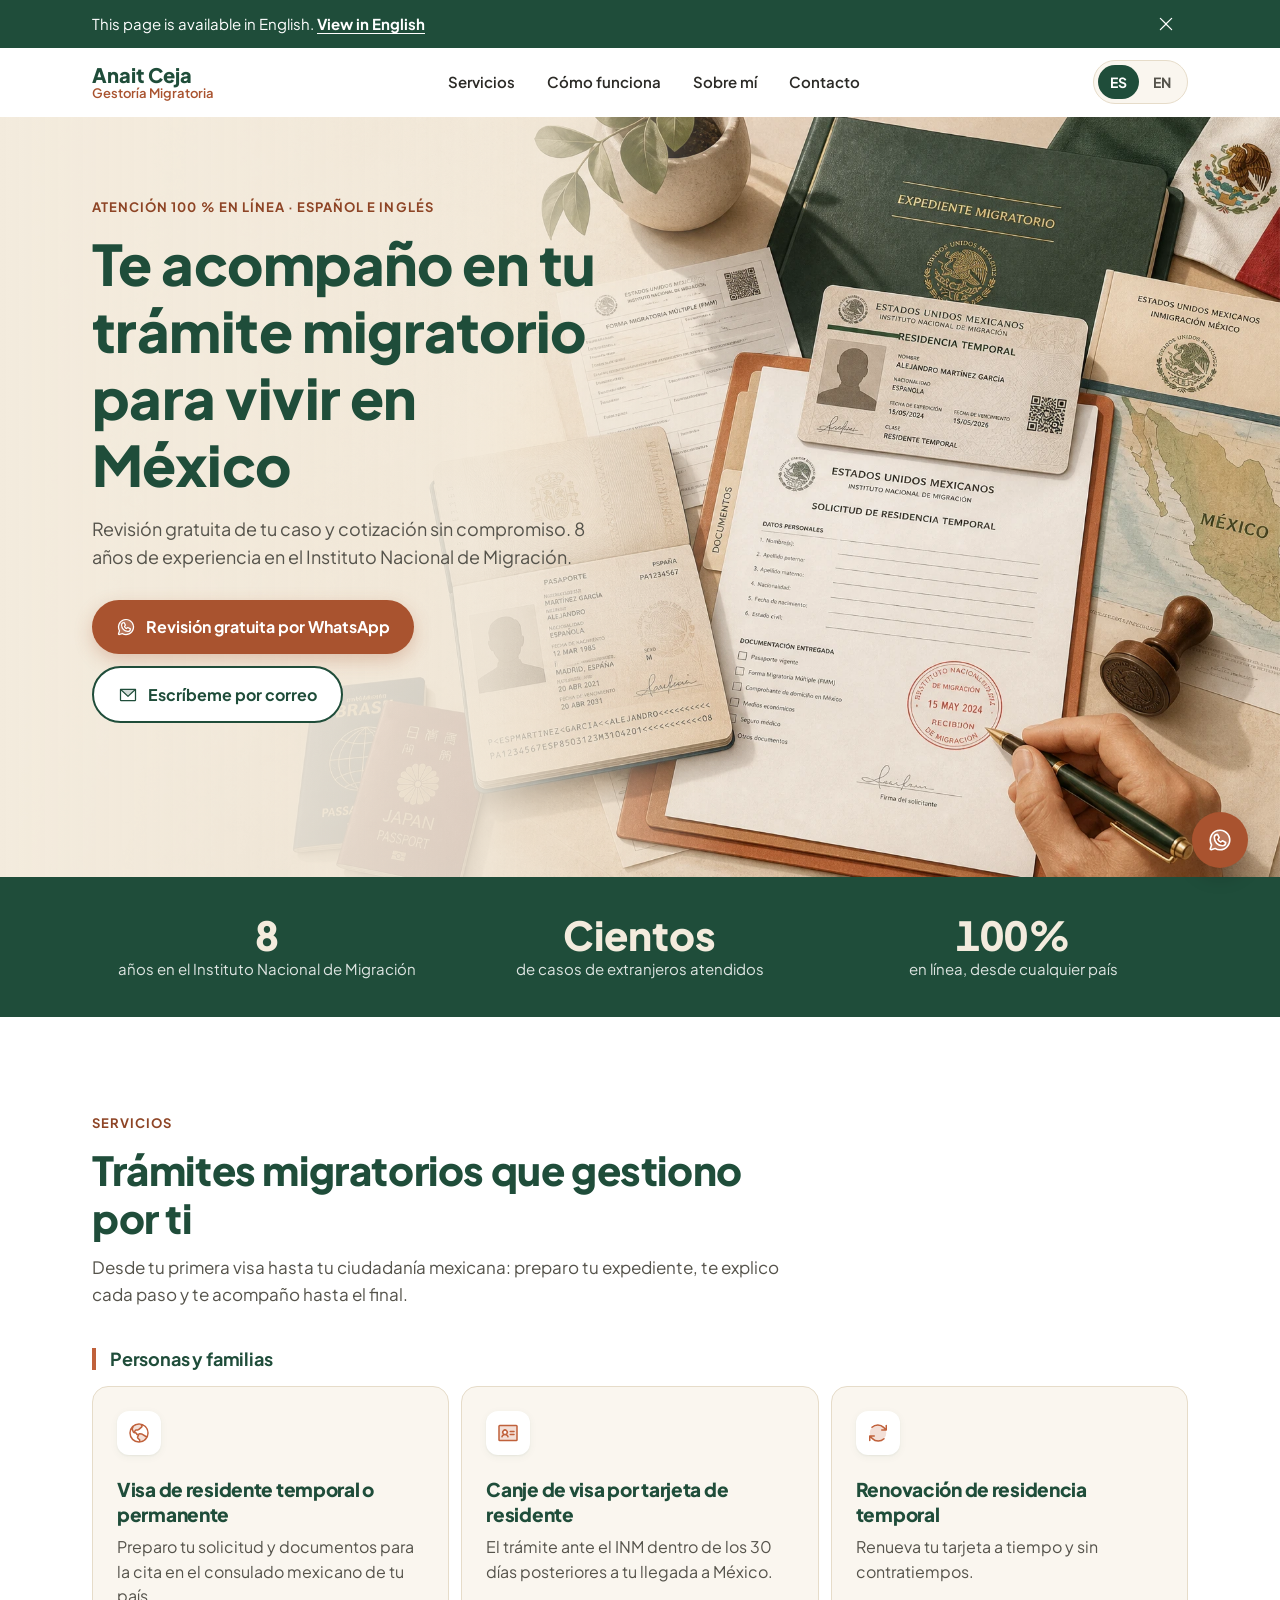
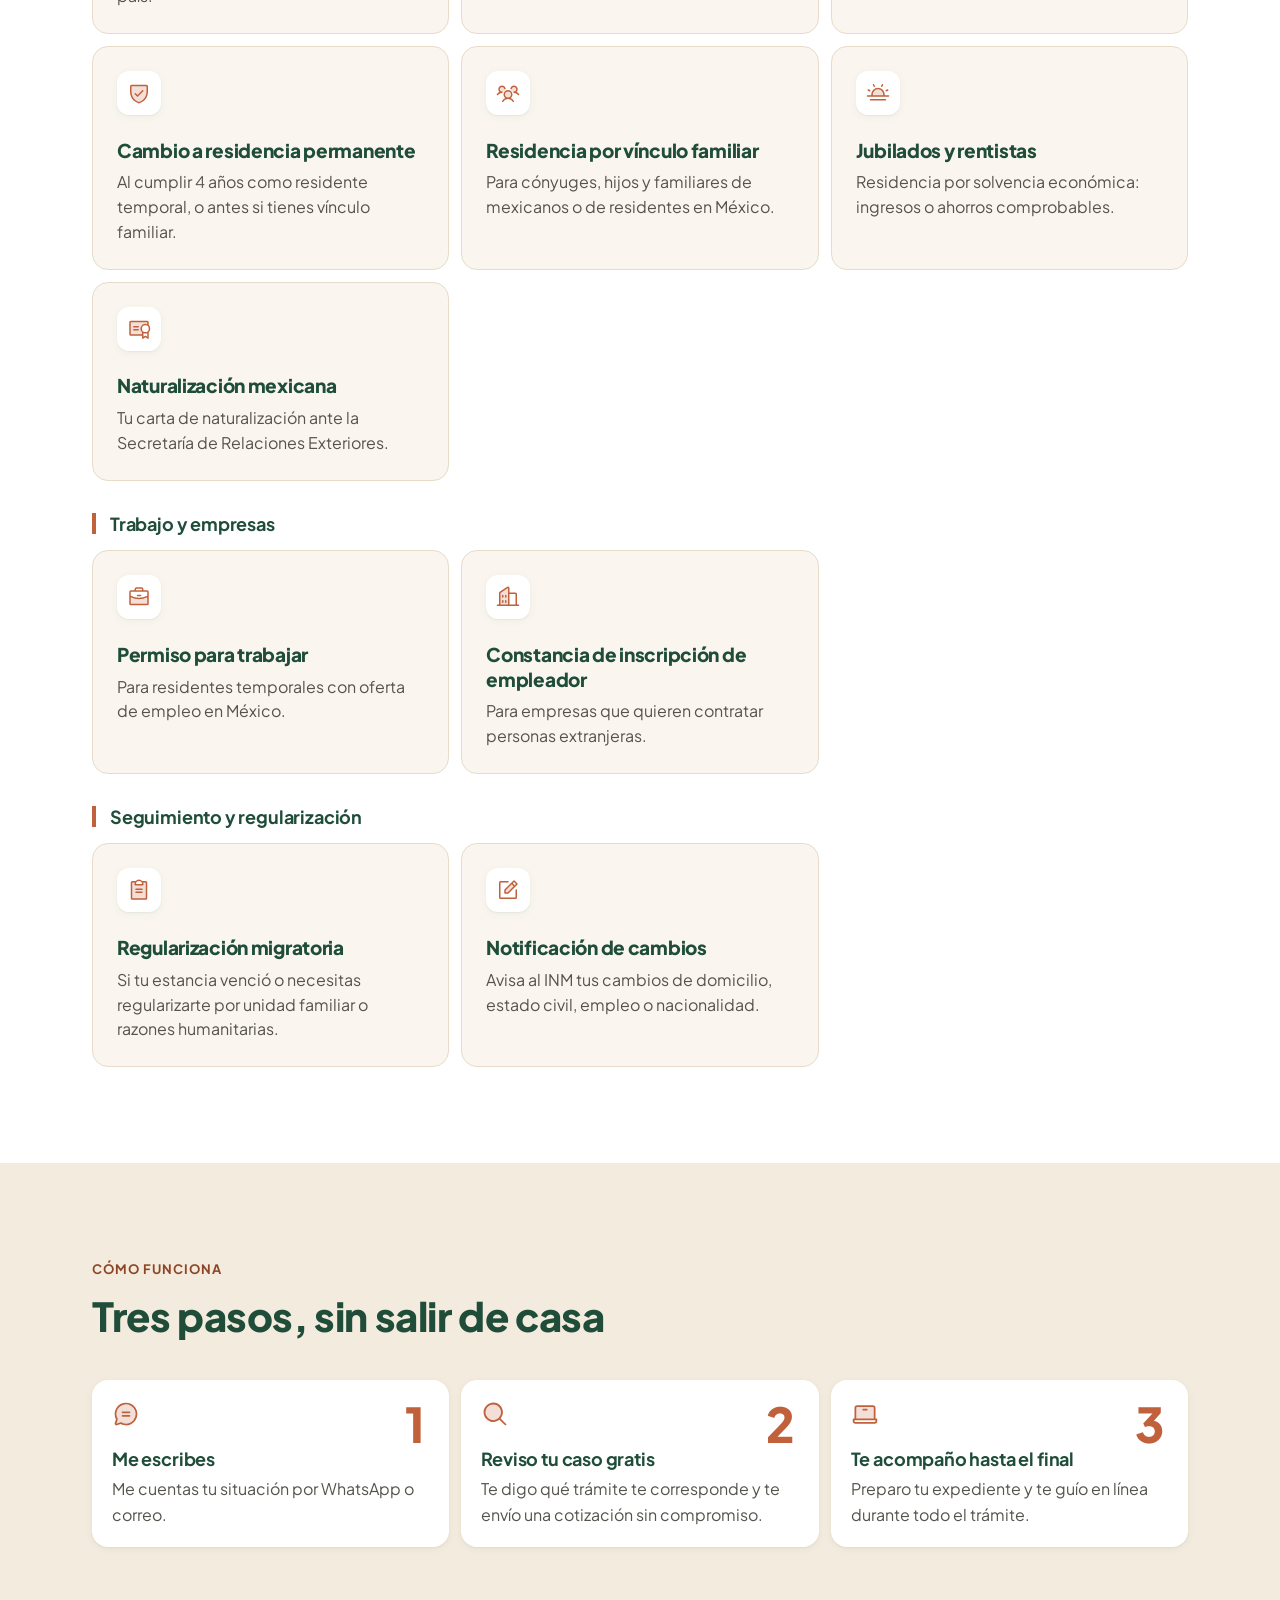
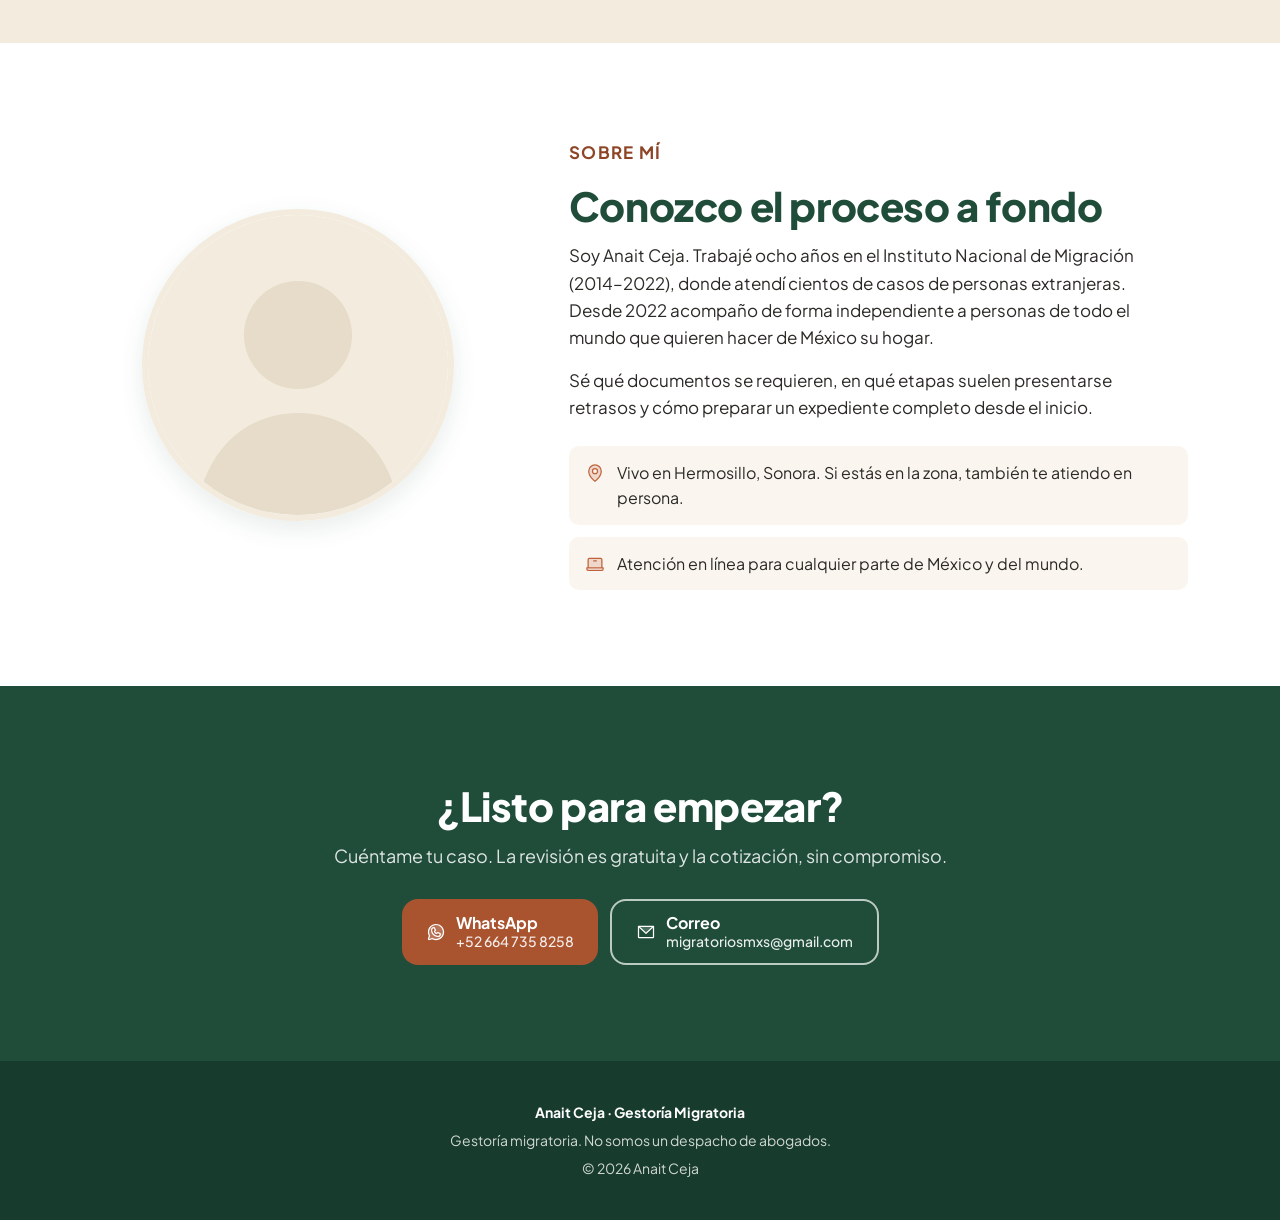
==== commit 7b664bc1: "feat: suggest the other language version based on the browser language Shows a dismissible banner in" ====
--- a/index.html
+++ b/index.html
@@ -1,19 +1,139 @@
 <!DOCTYPE html>
-<html lang="es" data-lang="es">
+<html lang="es">
 <head>
   <meta charset="utf-8">
   <meta name="viewport" content="width=device-width, initial-scale=1">
-  <title>Anait Ceja · Gestoría Migratoria | Mexico Expat Services</title>
-  <meta name="description" content="Gestoría migratoria en línea para extranjeros que quieren vivir en México: visas de residencia, canje y renovación de tarjeta, residencia permanente, regularización y naturalización. Revisión gratuita de tu caso.">
+  <title>Trámites migratorios en México: residencia y visas | Anait Ceja</title>
+  <meta name="description" content="Gestoría migratoria en línea para extranjeros que quieren vivir en México: visa de residente, canje y renovación de tarjeta, residencia temporal y permanente, regularización y naturalización. Revisión gratuita de tu caso.">
   <meta name="theme-color" content="#1F4D3A">
+  <link rel="canonical" href="https://migratoriosmx.com/">
+  <link rel="alternate" hreflang="es" href="https://migratoriosmx.com/">
+  <link rel="alternate" hreflang="en" href="https://migratoriosmx.com/en/">
+  <link rel="alternate" hreflang="x-default" href="https://migratoriosmx.com/">
   <meta property="og:type" content="website">
-  <meta property="og:title" content="Anait Ceja · Gestoría Migratoria | Mexico Expat Services">
-  <meta property="og:description" content="Te acompaño en tu trámite migratorio para vivir en México. Revisión gratuita de tu caso.">
-  <meta property="og:url" content="https://cvegam02.github.io/migratorio/">
-  <meta property="og:image" content="https://cvegam02.github.io/migratorio/img/banner-es.webp">
+  <meta property="og:locale" content="es_MX">
+  <meta property="og:title" content="Anait Ceja · Gestoría Migratoria">
+  <meta property="og:description" content="Desde tu primera visa hasta tu ciudadanía mexicana, te acompaño en cada paso. Revisión gratuita de tu caso.">
+  <meta property="og:url" content="https://migratoriosmx.com/">
+  <meta property="og:image" content="https://migratoriosmx.com/img/banner-es.webp">
   <meta property="og:image:width" content="1536">
   <meta property="og:image:height" content="1024">
   <meta name="twitter:card" content="summary_large_image">
+  <script type="application/ld+json">
+{
+  "@context": "https://schema.org",
+  "@type": "ProfessionalService",
+  "name": "Anait Ceja · Gestoría Migratoria",
+  "alternateName": "Anait Ceja · Mexico Expat Services",
+  "description": "Gestoría migratoria en línea para extranjeros que quieren vivir en México: visa de residente, canje y renovación de tarjeta, residencia temporal y permanente, regularización y naturalización. Revisión gratuita de tu caso.",
+  "url": "https://migratoriosmx.com/",
+  "image": "https://migratoriosmx.com/img/banner-es.webp",
+  "logo": "https://migratoriosmx.com/img/favicon.svg",
+  "telephone": "+52 664 735 8258",
+  "email": "migratoriosmxs@gmail.com",
+  "address": {
+    "@type": "PostalAddress",
+    "addressLocality": "Hermosillo",
+    "addressRegion": "Sonora",
+    "addressCountry": "MX"
+  },
+  "areaServed": {
+    "@type": "Country",
+    "name": "México"
+  },
+  "availableLanguage": [
+    "es",
+    "en"
+  ],
+  "founder": {
+    "@type": "Person",
+    "name": "Anait Ceja"
+  },
+  "hasOfferCatalog": {
+    "@type": "OfferCatalog",
+    "name": "Trámites migratorios",
+    "itemListElement": [
+      {
+        "@type": "Offer",
+        "itemOffered": {
+          "@type": "Service",
+          "name": "Visa de residente temporal o permanente"
+        }
+      },
+      {
+        "@type": "Offer",
+        "itemOffered": {
+          "@type": "Service",
+          "name": "Canje de visa por tarjeta de residente"
+        }
+      },
+      {
+        "@type": "Offer",
+        "itemOffered": {
+          "@type": "Service",
+          "name": "Renovación de residencia temporal"
+        }
+      },
+      {
+        "@type": "Offer",
+        "itemOffered": {
+          "@type": "Service",
+          "name": "Cambio a residencia permanente"
+        }
+      },
+      {
+        "@type": "Offer",
+        "itemOffered": {
+          "@type": "Service",
+          "name": "Residencia por vínculo familiar"
+        }
+      },
+      {
+        "@type": "Offer",
+        "itemOffered": {
+          "@type": "Service",
+          "name": "Residencia para jubilados y rentistas"
+        }
+      },
+      {
+        "@type": "Offer",
+        "itemOffered": {
+          "@type": "Service",
+          "name": "Naturalización mexicana"
+        }
+      },
+      {
+        "@type": "Offer",
+        "itemOffered": {
+          "@type": "Service",
+          "name": "Permiso para trabajar"
+        }
+      },
+      {
+        "@type": "Offer",
+        "itemOffered": {
+          "@type": "Service",
+          "name": "Constancia de inscripción del empleador"
+        }
+      },
+      {
+        "@type": "Offer",
+        "itemOffered": {
+          "@type": "Service",
+          "name": "Regularización migratoria"
+        }
+      },
+      {
+        "@type": "Offer",
+        "itemOffered": {
+          "@type": "Service",
+          "name": "Notificación de cambios ante el INM"
+        }
+      }
+    ]
+  }
+}
+  </script>
   <link rel="icon" href="img/favicon.svg" type="image/svg+xml">
   <link rel="preconnect" href="https://fonts.googleapis.com">
   <link rel="preconnect" href="https://fonts.gstatic.com" crossorigin>
@@ -42,39 +162,49 @@
     <symbol id="i-pin" viewBox="0 0 256 256"><path d="M128,24a80,80,0,0,0-80,80c0,72,80,128,80,128s80-56,80-128A80,80,0,0,0,128,24Zm0,112a32,32,0,1,1,32-32A32,32,0,0,1,128,136Z" opacity="0.2"/><path d="M128,64a40,40,0,1,0,40,40A40,40,0,0,0,128,64Zm0,64a24,24,0,1,1,24-24A24,24,0,0,1,128,128Zm0-112a88.1,88.1,0,0,0-88,88c0,31.4,14.51,64.68,42,96.25a254.19,254.19,0,0,0,41.45,38.3,8,8,0,0,0,9.18,0A254.19,254.19,0,0,0,174,200.25c27.45-31.57,42-64.85,42-96.25A88.1,88.1,0,0,0,128,16Zm0,206c-16.53-13-72-60.75-72-118a72,72,0,0,1,144,0C200,161.23,144.53,209,128,222Z"/></symbol>
     <symbol id="i-laptop" viewBox="0 0 256 256"><path d="M216,72V176H40V72A16,16,0,0,1,56,56H200A16,16,0,0,1,216,72Z" opacity="0.2"/><path d="M232,168h-8V72a24,24,0,0,0-24-24H56A24,24,0,0,0,32,72v96H24a8,8,0,0,0-8,8v16a24,24,0,0,0,24,24H216a24,24,0,0,0,24-24V176A8,8,0,0,0,232,168ZM48,72a8,8,0,0,1,8-8H200a8,8,0,0,1,8,8v96H48ZM224,192a8,8,0,0,1-8,8H40a8,8,0,0,1-8-8v-8H224ZM152,88a8,8,0,0,1-8,8H112a8,8,0,0,1,0-16h32A8,8,0,0,1,152,88Z"/></symbol>
     <symbol id="i-search" viewBox="0 0 256 256"><path d="M192,112a80,80,0,1,1-80-80A80,80,0,0,1,192,112Z" opacity="0.2"/><path d="M229.66,218.34,179.6,168.28a88.21,88.21,0,1,0-11.32,11.31l50.06,50.07a8,8,0,0,0,11.32-11.32ZM40,112a72,72,0,1,1,72,72A72.08,72.08,0,0,1,40,112Z"/></symbol>
+    <symbol id="i-close" viewBox="0 0 256 256"><path d="M205.66,194.34a8,8,0,0,1-11.32,11.32L128,139.31,61.66,205.66a8,8,0,0,1-11.32-11.32L116.69,128,50.34,61.66A8,8,0,0,1,61.66,50.34L128,116.69l66.34-66.35a8,8,0,0,1,11.32,11.32L139.31,128Z"/></symbol>
     <symbol id="i-menu" viewBox="0 0 256 256"><path d="M216,64V192H40V64Z" opacity="0.2"/><path d="M224,128a8,8,0,0,1-8,8H40a8,8,0,0,1,0-16H216A8,8,0,0,1,224,128ZM40,72H216a8,8,0,0,0,0-16H40a8,8,0,0,0,0,16ZM216,184H40a8,8,0,0,0,0,16H216a8,8,0,0,0,0-16Z"/></symbol>
   </svg>
 
-  <a class="skip-link" href="#main"><span lang="es">Saltar al contenido</span><span lang="en">Skip to content</span></a>
+  <div class="lang-suggest" data-suggest-lang="en" lang="en" hidden>
+    <div class="container lang-suggest-inner">
+      <p>This page is available in English. <a href="en/" hreflang="en">View in English</a></p>
+      <button type="button" class="lang-suggest-close" aria-label="Close">
+        <svg class="icon" aria-hidden="true"><use href="#i-close"/></svg>
+      </button>
+    </div>
+  </div>
+
+  <a class="skip-link" href="#main">Saltar al contenido</a>
 
   <header class="site-header">
     <div class="container header-inner">
       <a class="brand" href="#inicio">
         <span class="brand-name">Anait Ceja</span>
-        <span class="brand-tag"><span lang="es">Gestoría Migratoria</span><span lang="en">Mexico Expat Services</span></span>
+        <span class="brand-tag">Gestoría Migratoria</span>
       </a>
       <nav class="main-nav" aria-label="Principal">
-        <a href="#servicios"><span lang="es">Servicios</span><span lang="en">Services</span></a>
-        <a href="#como-funciona"><span lang="es">Cómo funciona</span><span lang="en">How it works</span></a>
-        <a href="#sobre-mi"><span lang="es">Sobre mí</span><span lang="en">About me</span></a>
-        <a href="#contacto"><span lang="es">Contacto</span><span lang="en">Contact</span></a>
+        <a href="#servicios">Servicios</a>
+        <a href="#como-funciona">Cómo funciona</a>
+        <a href="#sobre-mi">Sobre mí</a>
+        <a href="#contacto">Contacto</a>
       </nav>
       <div class="header-actions">
-        <button id="lang-toggle" class="lang-toggle" type="button" aria-label="Switch to English">
-          <span data-lang-option="es" class="is-active">ES</span>
-          <span data-lang-option="en">EN</span>
-        </button>
+        <a class="lang-toggle" href="en/" hreflang="en" aria-label="English version">
+          <span class="is-active">ES</span>
+          <span>EN</span>
+        </a>
         <button id="menu-toggle" class="menu-toggle" type="button" aria-expanded="false" aria-controls="mobile-menu">
           <svg class="icon" aria-hidden="true"><use href="#i-menu"/></svg>
-          <span class="visually-hidden"><span lang="es">Menú</span><span lang="en">Menu</span></span>
+          <span class="visually-hidden">Menú</span>
         </button>
       </div>
     </div>
     <nav id="mobile-menu" class="mobile-menu" aria-label="Menú" hidden>
-      <a href="#servicios"><span lang="es">Servicios</span><span lang="en">Services</span></a>
-      <a href="#como-funciona"><span lang="es">Cómo funciona</span><span lang="en">How it works</span></a>
-      <a href="#sobre-mi"><span lang="es">Sobre mí</span><span lang="en">About me</span></a>
-      <a href="#contacto"><span lang="es">Contacto</span><span lang="en">Contact</span></a>
+      <a href="#servicios">Servicios</a>
+      <a href="#como-funciona">Cómo funciona</a>
+      <a href="#sobre-mi">Sobre mí</a>
+      <a href="#contacto">Contacto</a>
     </nav>
   </header>
 
@@ -83,23 +213,21 @@
       <img class="hero-image" src="img/hero.webp" width="2048" height="1152" alt="" fetchpriority="high">
       <div class="container hero-inner">
         <div class="hero-content">
-          <p class="eyebrow" data-reveal><span lang="es">Atención 100 % en línea · Español e inglés</span><span lang="en">100% online service · English &amp; Spanish</span></p>
+          <p class="eyebrow" data-reveal>Atención 100 % en línea · Español e inglés</p>
           <h1 data-reveal style="--i:1">
-            <span lang="es">Te acompaño en tu trámite migratorio para vivir en México</span>
-            <span lang="en">I'll guide you through your immigration process to live in Mexico</span>
+            Te acompaño en tu trámite migratorio para vivir en México
           </h1>
           <p class="lead" data-reveal style="--i:2">
-            <span lang="es">Revisión gratuita de tu caso y cotización sin compromiso. 8 años de experiencia en el Instituto Nacional de Migración.</span>
-            <span lang="en">Free case review and a no-obligation quote. 8 years of experience at Mexico's National Immigration Institute.</span>
+            Revisión gratuita de tu caso y cotización sin compromiso. 8 años de experiencia en el Instituto Nacional de Migración.
           </p>
           <div id="hero-cta" class="cta-row" data-reveal style="--i:3">
-            <a class="btn btn-primary" data-contact="whatsapp" href="https://wa.me/526647358258" target="_blank" rel="noopener">
+            <a class="btn btn-primary" data-contact="whatsapp" href="https://wa.me/526647358258?text=Hola%20Anait%2C%20me%20gustar%C3%ADa%20una%20revisi%C3%B3n%20gratuita%20de%20mi%20caso%20migratorio." target="_blank" rel="noopener">
               <svg class="icon" aria-hidden="true"><use href="#i-whatsapp"/></svg>
-              <span lang="es">Revisión gratuita por WhatsApp</span><span lang="en">Free review on WhatsApp</span>
+              Revisión gratuita por WhatsApp
             </a>
-            <a class="btn btn-secondary" data-contact="email" href="mailto:migratoriosmxs@gmail.com">
+            <a class="btn btn-secondary" data-contact="email" href="mailto:migratoriosmxs@gmail.com?subject=Revisi%C3%B3n%20gratuita%20de%20mi%20caso%20migratorio">
               <svg class="icon" aria-hidden="true"><use href="#i-mail"/></svg>
-              <span lang="es">Escríbeme por correo</span><span lang="en">Email me</span>
+              Escríbeme por correo
             </a>
           </div>
         </div>
@@ -110,15 +238,15 @@
       <div class="container stats-grid">
         <div class="stat" data-reveal>
           <p class="stat-number"><span data-count="8">8</span></p>
-          <p class="stat-label"><span lang="es">años en el Instituto Nacional de Migración</span><span lang="en">years at Mexico's National Immigration Institute</span></p>
+          <p class="stat-label">años en el Instituto Nacional de Migración</p>
         </div>
         <div class="stat" data-reveal style="--i:1">
-          <p class="stat-number"><span lang="es">Cientos</span><span lang="en">Hundreds</span></p>
-          <p class="stat-label"><span lang="es">de casos de extranjeros atendidos</span><span lang="en">of foreigners' cases handled</span></p>
+          <p class="stat-number">Cientos</p>
+          <p class="stat-label">de casos de extranjeros atendidos</p>
         </div>
         <div class="stat" data-reveal style="--i:2">
           <p class="stat-number"><span data-count="100">100</span>%</p>
-          <p class="stat-label"><span lang="es">en línea, desde cualquier país</span><span lang="en">online, from any country</span></p>
+          <p class="stat-label">en línea, desde cualquier país</p>
         </div>
       </div>
     </section>
@@ -126,80 +254,80 @@
     <section id="servicios" class="section">
       <div class="container">
         <header class="section-header" data-reveal>
-          <p class="eyebrow"><span lang="es">Servicios</span><span lang="en">Services</span></p>
-          <h2><span lang="es">Trámites que gestiono por ti</span><span lang="en">Immigration paperwork I handle for you</span></h2>
-          <p class="section-intro"><span lang="es">Desde tu primera visa hasta la naturalización: preparo tu expediente, te explico cada paso y te acompaño hasta el final.</span><span lang="en">From your first visa to citizenship: I prepare your file, explain every step and stay with you until the end.</span></p>
+          <p class="eyebrow">Servicios</p>
+          <h2>Trámites migratorios que gestiono por ti</h2>
+          <p class="section-intro">Desde tu primera visa hasta tu ciudadanía mexicana: preparo tu expediente, te explico cada paso y te acompaño hasta el final.</p>
         </header>
 
         <div class="service-group">
-          <h3 class="group-title" data-reveal><span lang="es">Personas y familias</span><span lang="en">Individuals &amp; families</span></h3>
+          <h3 class="group-title" data-reveal>Personas y familias</h3>
           <ul class="cards">
             <li class="card" data-reveal>
               <svg class="card-icon" aria-hidden="true"><use href="#i-globe"/></svg>
-              <h4><span lang="es">Visa de residente temporal o permanente</span><span lang="en">Temporary or permanent resident visa</span></h4>
-              <p><span lang="es">Preparo tu solicitud y documentos para la cita en el consulado mexicano de tu país.</span><span lang="en">I prepare your application and documents for your appointment at the Mexican consulate.</span></p>
+              <h4>Visa de residente temporal o permanente</h4>
+              <p>Preparo tu solicitud y documentos para la cita en el consulado mexicano de tu país.</p>
             </li>
             <li class="card" data-reveal style="--i:1">
               <svg class="card-icon" aria-hidden="true"><use href="#i-card"/></svg>
-              <h4><span lang="es">Canje de visa por tarjeta de residente</span><span lang="en">Visa exchange for resident card</span></h4>
-              <p><span lang="es">El trámite ante el INM dentro de los 30 días posteriores a tu llegada a México.</span><span lang="en">The INM process you must complete within 30 days of arriving in Mexico.</span></p>
+              <h4>Canje de visa por tarjeta de residente</h4>
+              <p>El trámite ante el INM dentro de los 30 días posteriores a tu llegada a México.</p>
             </li>
             <li class="card" data-reveal style="--i:2">
               <svg class="card-icon" aria-hidden="true"><use href="#i-refresh"/></svg>
-              <h4><span lang="es">Renovación de residencia temporal</span><span lang="en">Temporary residency renewal</span></h4>
-              <p><span lang="es">Renueva tu tarjeta a tiempo y sin contratiempos.</span><span lang="en">Renew your card on time and without setbacks.</span></p>
+              <h4>Renovación de residencia temporal</h4>
+              <p>Renueva tu tarjeta a tiempo y sin contratiempos.</p>
             </li>
             <li class="card" data-reveal style="--i:3">
               <svg class="card-icon" aria-hidden="true"><use href="#i-shield"/></svg>
-              <h4><span lang="es">Cambio a residencia permanente</span><span lang="en">Change to permanent residency</span></h4>
-              <p><span lang="es">Al cumplir 4 años como residente temporal, o antes si tienes vínculo familiar.</span><span lang="en">After 4 years as a temporary resident, or sooner through family ties.</span></p>
+              <h4>Cambio a residencia permanente</h4>
+              <p>Al cumplir 4 años como residente temporal, o antes si tienes vínculo familiar.</p>
             </li>
             <li class="card" data-reveal>
               <svg class="card-icon" aria-hidden="true"><use href="#i-users"/></svg>
-              <h4><span lang="es">Residencia por vínculo familiar</span><span lang="en">Residency through family ties</span></h4>
-              <p><span lang="es">Para cónyuges, hijos y familiares de mexicanos o de residentes en México.</span><span lang="en">For spouses, children and relatives of Mexican citizens or residents.</span></p>
+              <h4>Residencia por vínculo familiar</h4>
+              <p>Para cónyuges, hijos y familiares de mexicanos o de residentes en México.</p>
             </li>
             <li class="card" data-reveal style="--i:1">
               <svg class="card-icon" aria-hidden="true"><use href="#i-sun"/></svg>
-              <h4><span lang="es">Jubilados y rentistas</span><span lang="en">Retirees &amp; financially independent</span></h4>
-              <p><span lang="es">Residencia por solvencia económica: ingresos o ahorros comprobables.</span><span lang="en">Residency through economic solvency: proven income or savings.</span></p>
+              <h4>Jubilados y rentistas</h4>
+              <p>Residencia por solvencia económica: ingresos o ahorros comprobables.</p>
             </li>
             <li class="card" data-reveal style="--i:2">
               <svg class="card-icon" aria-hidden="true"><use href="#i-award"/></svg>
-              <h4><span lang="es">Naturalización mexicana</span><span lang="en">Mexican citizenship</span></h4>
-              <p><span lang="es">Tu carta de naturalización ante la Secretaría de Relaciones Exteriores.</span><span lang="en">Your naturalization certificate with the Ministry of Foreign Affairs (SRE).</span></p>
+              <h4>Naturalización mexicana</h4>
+              <p>Tu carta de naturalización ante la Secretaría de Relaciones Exteriores.</p>
             </li>
           </ul>
         </div>
 
         <div class="service-group">
-          <h3 class="group-title" data-reveal><span lang="es">Trabajo y empresas</span><span lang="en">Work &amp; business</span></h3>
+          <h3 class="group-title" data-reveal>Trabajo y empresas</h3>
           <ul class="cards">
             <li class="card" data-reveal>
               <svg class="card-icon" aria-hidden="true"><use href="#i-briefcase"/></svg>
-              <h4><span lang="es">Permiso para trabajar</span><span lang="en">Work permit</span></h4>
-              <p><span lang="es">Para residentes temporales con oferta de empleo en México.</span><span lang="en">For temporary residents with a job offer in Mexico.</span></p>
+              <h4>Permiso para trabajar</h4>
+              <p>Para residentes temporales con oferta de empleo en México.</p>
             </li>
             <li class="card" data-reveal style="--i:1">
               <svg class="card-icon" aria-hidden="true"><use href="#i-building"/></svg>
-              <h4><span lang="es">Constancia de inscripción de empleador</span><span lang="en">Employer registration certificate</span></h4>
-              <p><span lang="es">Para empresas que quieren contratar personas extranjeras.</span><span lang="en">For companies that want to hire foreign nationals.</span></p>
+              <h4>Constancia de inscripción de empleador</h4>
+              <p>Para empresas que quieren contratar personas extranjeras.</p>
             </li>
           </ul>
         </div>
 
         <div class="service-group">
-          <h3 class="group-title" data-reveal><span lang="es">Seguimiento y regularización</span><span lang="en">Follow-up &amp; regularization</span></h3>
+          <h3 class="group-title" data-reveal>Seguimiento y regularización</h3>
           <ul class="cards">
             <li class="card" data-reveal>
               <svg class="card-icon" aria-hidden="true"><use href="#i-file-check"/></svg>
-              <h4><span lang="es">Regularización migratoria</span><span lang="en">Immigration regularization</span></h4>
-              <p><span lang="es">Si tu estancia venció o necesitas regularizarte por unidad familiar o razones humanitarias.</span><span lang="en">If your stay expired or you need to regularize through family unity or humanitarian grounds.</span></p>
+              <h4>Regularización migratoria</h4>
+              <p>Si tu estancia venció o necesitas regularizarte por unidad familiar o razones humanitarias.</p>
             </li>
             <li class="card" data-reveal style="--i:1">
               <svg class="card-icon" aria-hidden="true"><use href="#i-pen"/></svg>
-              <h4><span lang="es">Notificación de cambios</span><span lang="en">Notification of changes</span></h4>
-              <p><span lang="es">Avisa al INM tus cambios de domicilio, estado civil, empleo o nacionalidad.</span><span lang="en">Report changes of address, marital status, employment or nationality to the INM.</span></p>
+              <h4>Notificación de cambios</h4>
+              <p>Avisa al INM tus cambios de domicilio, estado civil, empleo o nacionalidad.</p>
             </li>
           </ul>
         </div>
@@ -209,27 +337,27 @@
     <section id="como-funciona" class="section section-sand">
       <div class="container">
         <header class="section-header" data-reveal>
-          <p class="eyebrow"><span lang="es">Cómo funciona</span><span lang="en">How it works</span></p>
-          <h2><span lang="es">Tres pasos, sin salir de casa</span><span lang="en">Three steps, from home</span></h2>
+          <p class="eyebrow">Cómo funciona</p>
+          <h2>Tres pasos, sin salir de casa</h2>
         </header>
         <ol class="steps">
           <li class="step" data-reveal>
             <span class="step-number" aria-hidden="true">1</span>
             <svg class="step-icon" aria-hidden="true"><use href="#i-chat"/></svg>
-            <h3><span lang="es">Me escribes</span><span lang="en">You message me</span></h3>
-            <p><span lang="es">Me cuentas tu situación por WhatsApp o correo.</span><span lang="en">Tell me about your situation on WhatsApp or by email.</span></p>
+            <h3>Me escribes</h3>
+            <p>Me cuentas tu situación por WhatsApp o correo.</p>
           </li>
           <li class="step" data-reveal style="--i:1">
             <span class="step-number" aria-hidden="true">2</span>
             <svg class="step-icon" aria-hidden="true"><use href="#i-search"/></svg>
-            <h3><span lang="es">Reviso tu caso gratis</span><span lang="en">I review your case for free</span></h3>
-            <p><span lang="es">Te digo qué trámite te corresponde y te envío una cotización sin compromiso.</span><span lang="en">I tell you which process fits you and send a no-obligation quote.</span></p>
+            <h3>Reviso tu caso gratis</h3>
+            <p>Te digo qué trámite te corresponde y te envío una cotización sin compromiso.</p>
           </li>
           <li class="step" data-reveal style="--i:2">
             <span class="step-number" aria-hidden="true">3</span>
             <svg class="step-icon" aria-hidden="true"><use href="#i-laptop"/></svg>
-            <h3><span lang="es">Te acompaño hasta el final</span><span lang="en">I'm with you until the end</span></h3>
-            <p><span lang="es">Preparo tu expediente y te guío en línea durante todo el trámite.</span><span lang="en">I prepare your file and guide you online through the whole process.</span></p>
+            <h3>Te acompaño hasta el final</h3>
+            <p>Preparo tu expediente y te guío en línea durante todo el trámite.</p>
           </li>
         </ol>
       </div>
@@ -241,26 +369,22 @@
           <img src="img/anait.svg" width="400" height="400" alt="Anait Ceja" loading="lazy">
         </div>
         <div class="about-text">
-          <p class="eyebrow" data-reveal><span lang="es">Sobre mí</span><span lang="en">About me</span></p>
-          <h2 data-reveal style="--i:1"><span lang="es">Conozco el proceso a fondo</span><span lang="en">I know the process inside and out</span></h2>
+          <p class="eyebrow" data-reveal>Sobre mí</p>
+          <h2 data-reveal style="--i:1">Conozco el proceso a fondo</h2>
           <p data-reveal style="--i:2">
-            <span lang="es">Soy Anait Ceja. Trabajé ocho años en el Instituto Nacional de Migración (2014–2022), donde atendí cientos de casos de personas extranjeras. Desde 2022 acompaño de forma independiente a personas de todo el mundo que quieren hacer de México su hogar.</span>
-            <span lang="en">I'm Anait Ceja. I worked for eight years at Mexico's National Immigration Institute (2014–2022), handling hundreds of foreigners' cases. Since 2022 I've independently helped people from all over the world make Mexico their home.</span>
+            Soy Anait Ceja. Trabajé ocho años en el Instituto Nacional de Migración (2014–2022), donde atendí cientos de casos de personas extranjeras. Desde 2022 acompaño de forma independiente a personas de todo el mundo que quieren hacer de México su hogar.
           </p>
           <p data-reveal style="--i:3">
-            <span lang="es">Sé qué documentos se requieren, en qué etapas suelen presentarse retrasos y cómo preparar un expediente completo desde el inicio.</span>
-            <span lang="en">I know which documents are required, at which stages delays typically arise, and how to prepare a complete file from the start.</span>
+            Sé qué documentos se requieren, en qué etapas suelen presentarse retrasos y cómo preparar un expediente completo desde el inicio.
           </p>
           <ul class="about-facts" data-reveal style="--i:4">
             <li>
               <svg class="icon" aria-hidden="true"><use href="#i-pin"/></svg>
-              <span lang="es">Vivo en Hermosillo, Sonora. Si estás en la zona, también te atiendo en persona.</span>
-              <span lang="en">I live in Hermosillo, Sonora. If you're in the area, I can also meet in person.</span>
+              Vivo en Hermosillo, Sonora. Si estás en la zona, también te atiendo en persona.
             </li>
             <li>
               <svg class="icon" aria-hidden="true"><use href="#i-laptop"/></svg>
-              <span lang="es">Atención en línea para cualquier parte de México y del mundo.</span>
-              <span lang="en">Online service anywhere in Mexico and the world.</span>
+              Atención en línea para cualquier parte de México y del mundo.
             </li>
           </ul>
         </div>
@@ -269,20 +393,20 @@
 
     <section id="contacto" class="section contact">
       <div class="container contact-inner" data-reveal>
-        <h2><span lang="es">¿Listo para empezar?</span><span lang="en">Ready to get started?</span></h2>
-        <p class="lead"><span lang="es">Cuéntame tu caso. La revisión es gratuita y la cotización, sin compromiso.</span><span lang="en">Tell me about your case. The review is free and the quote comes with no obligation.</span></p>
+        <h2>¿Listo para empezar?</h2>
+        <p class="lead">Cuéntame tu caso. La revisión es gratuita y la cotización, sin compromiso.</p>
         <div class="cta-row cta-center">
-          <a class="btn btn-primary btn-on-dark btn-contact" data-contact="whatsapp" href="https://wa.me/526647358258" target="_blank" rel="noopener">
+          <a class="btn btn-primary btn-on-dark btn-contact" data-contact="whatsapp" href="https://wa.me/526647358258?text=Hola%20Anait%2C%20me%20gustar%C3%ADa%20una%20revisi%C3%B3n%20gratuita%20de%20mi%20caso%20migratorio." target="_blank" rel="noopener">
             <svg class="icon" aria-hidden="true"><use href="#i-whatsapp"/></svg>
             <span class="btn-text">
               <span class="btn-label">WhatsApp</span>
               <span class="btn-detail">+52 664 735 8258</span>
             </span>
           </a>
-          <a class="btn btn-ghost btn-contact" data-contact="email" href="mailto:migratoriosmxs@gmail.com">
+          <a class="btn btn-ghost btn-contact" data-contact="email" href="mailto:migratoriosmxs@gmail.com?subject=Revisi%C3%B3n%20gratuita%20de%20mi%20caso%20migratorio">
             <svg class="icon" aria-hidden="true"><use href="#i-mail"/></svg>
             <span class="btn-text">
-              <span class="btn-label"><span lang="es">Correo</span><span lang="en">Email</span></span>
+              <span class="btn-label">Correo</span>
               <span class="btn-detail">migratoriosmxs@gmail.com</span>
             </span>
           </a>
@@ -293,20 +417,20 @@
 
   <footer class="site-footer">
     <div class="container footer-inner">
-      <p class="footer-brand">Anait Ceja · <span lang="es">Gestoría Migratoria</span><span lang="en">Mexico Expat Services</span></p>
-      <p class="disclaimer"><span lang="es">Gestoría migratoria. No somos un despacho de abogados.</span><span lang="en">Immigration paperwork services. We are not a law firm.</span></p>
+      <p class="footer-brand">Anait Ceja · Gestoría Migratoria</p>
+      <p class="disclaimer">Gestoría migratoria. No somos un despacho de abogados.</p>
       <p class="copyright">© <span id="year">2026</span> Anait Ceja</p>
     </div>
   </footer>
 
-  <a class="cta-bar" data-contact="whatsapp" href="https://wa.me/526647358258" target="_blank" rel="noopener">
+  <a class="cta-bar" data-contact="whatsapp" href="https://wa.me/526647358258?text=Hola%20Anait%2C%20me%20gustar%C3%ADa%20una%20revisi%C3%B3n%20gratuita%20de%20mi%20caso%20migratorio." target="_blank" rel="noopener">
     <svg class="icon" aria-hidden="true"><use href="#i-whatsapp"/></svg>
-    <span lang="es">Revisión gratuita por WhatsApp</span><span lang="en">Free review on WhatsApp</span>
+    Revisión gratuita por WhatsApp
   </a>
 
-  <a class="whatsapp-float" data-contact="whatsapp" href="https://wa.me/526647358258" target="_blank" rel="noopener">
+  <a class="whatsapp-float" data-contact="whatsapp" href="https://wa.me/526647358258?text=Hola%20Anait%2C%20me%20gustar%C3%ADa%20una%20revisi%C3%B3n%20gratuita%20de%20mi%20caso%20migratorio." target="_blank" rel="noopener">
     <svg class="icon" aria-hidden="true"><use href="#i-whatsapp"/></svg>
-    <span class="visually-hidden"><span lang="es">Escríbeme por WhatsApp</span><span lang="en">Message me on WhatsApp</span></span>
+    <span class="visually-hidden">Escríbeme por WhatsApp</span>
   </a>
 </body>
 </html>
--- a/styles.css
+++ b/styles.css
@@ -25,12 +25,6 @@
 
   --header-h: 68px;
   --gutter: 16px;
-}
-
-/* ---------- Idiomas ---------- */
-html[data-lang="es"] [lang="en"],
-html[data-lang="en"] [lang="es"] {
-  display: none;
 }
 
 /* ---------- Base ---------- */
@@ -209,6 +203,57 @@
   gap: 12px;
 }
 
+/* ---------- Aviso de idioma ---------- */
+.lang-suggest {
+  background: var(--color-green);
+  color: var(--color-white);
+  font-size: 0.9375rem;
+}
+
+.lang-suggest[hidden] {
+  display: none;
+}
+
+.lang-suggest-inner {
+  display: flex;
+  align-items: center;
+  justify-content: space-between;
+  gap: 12px;
+  min-height: 48px;
+}
+
+.lang-suggest p {
+  padding-block: 8px;
+}
+
+.lang-suggest a {
+  color: var(--color-white);
+  font-weight: 700;
+  text-underline-offset: 3px;
+}
+
+.lang-suggest-close {
+  display: grid;
+  place-items: center;
+  flex-shrink: 0;
+  width: 44px;
+  height: 44px;
+  padding: 0;
+  border: 0;
+  border-radius: 50%;
+  background: transparent;
+  color: var(--color-white);
+  cursor: pointer;
+}
+
+.lang-suggest-close:hover {
+  background: rgba(255, 255, 255, 0.12);
+}
+
+.lang-suggest :focus-visible {
+  outline-color: var(--color-white);
+}
+
 /* ---------- Encabezado ---------- */
 .site-header {
   position: sticky;
@@ -358,6 +403,7 @@
   font: inherit;
   font-size: 0.875rem;
   font-weight: 700;
+  text-decoration: none;
   cursor: pointer;
 }
 
